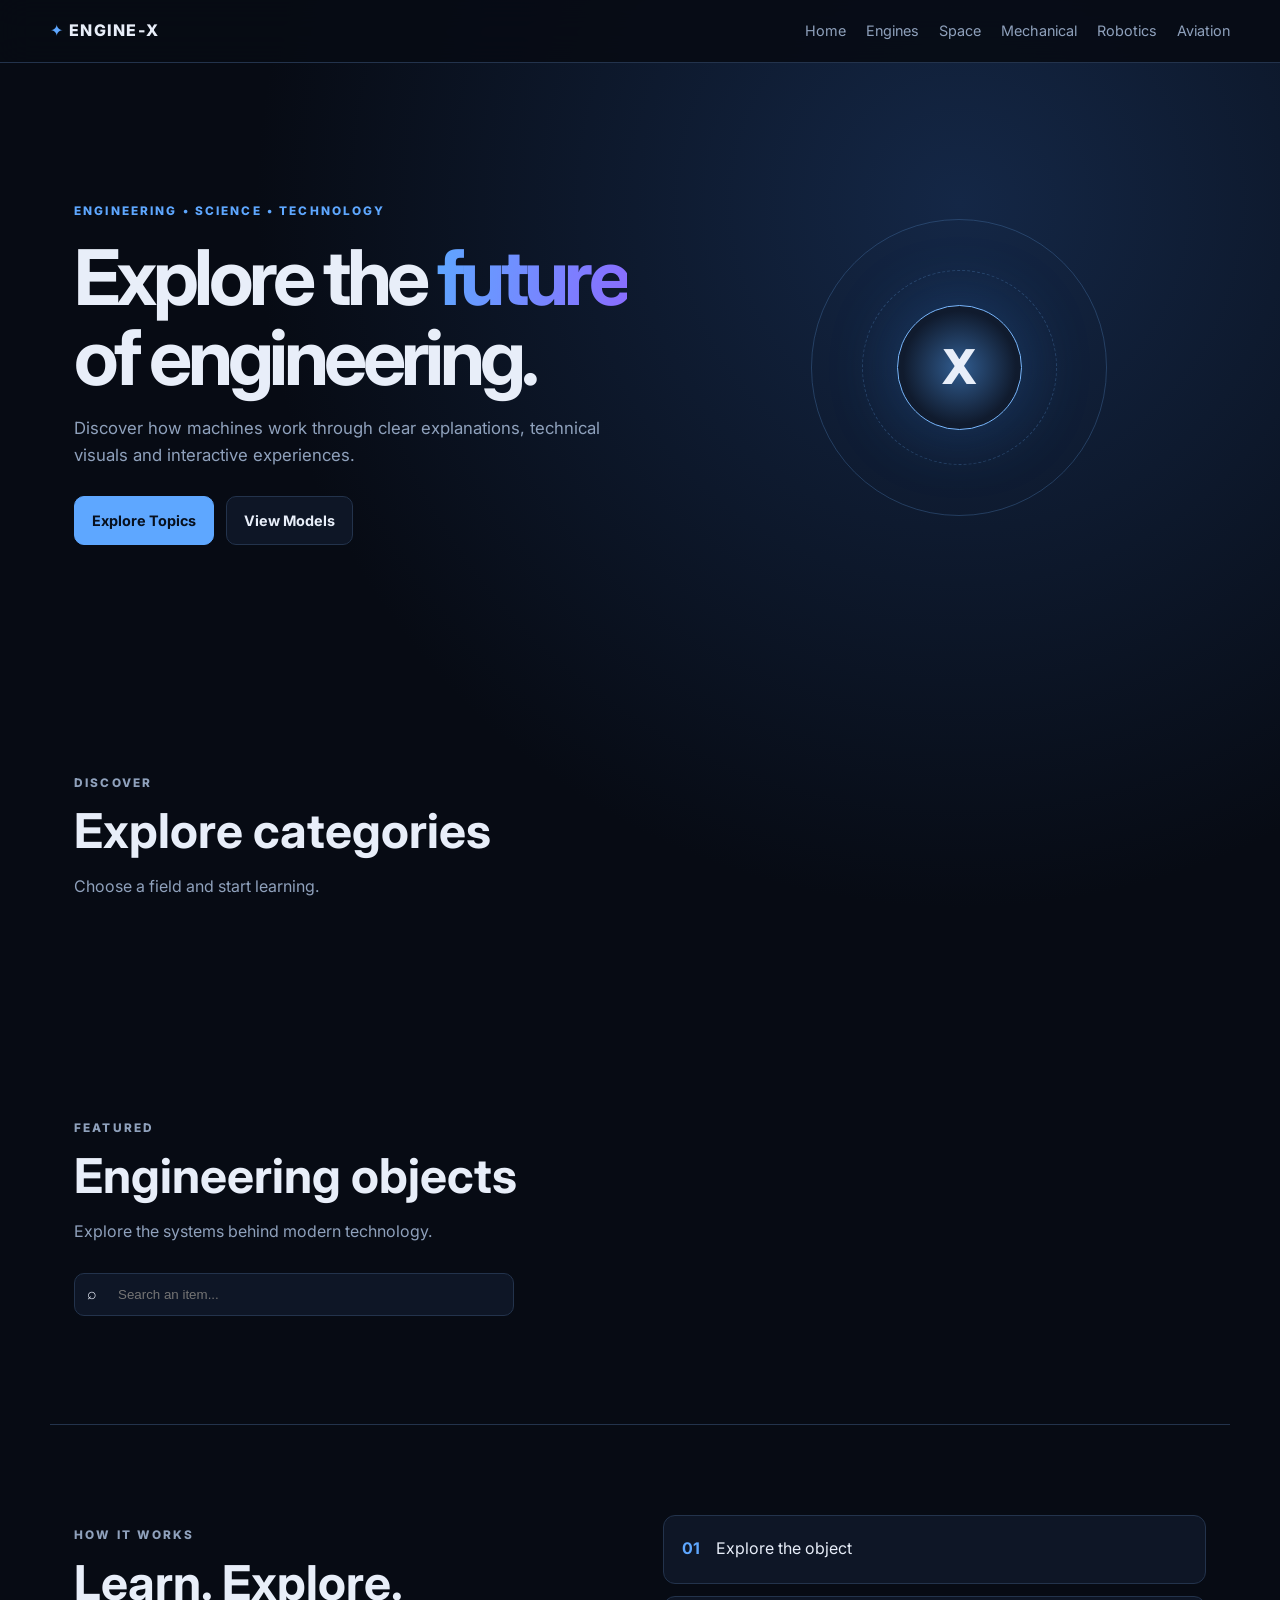
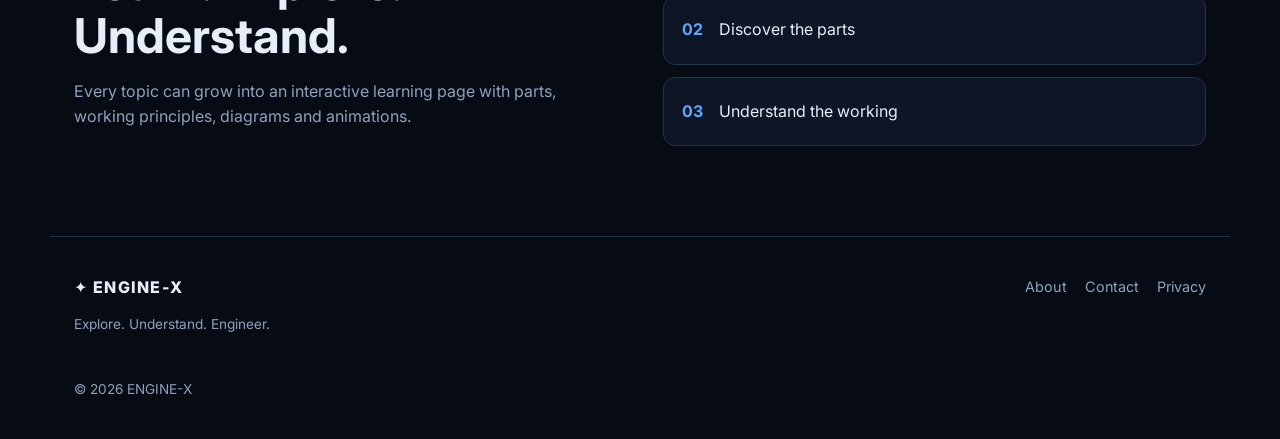
==== index.html @ a7263647 "Add files via upload" ====
<!doctype html>
<html lang="en">
<head>
  <meta charset="UTF-8">
  <meta name="viewport" content="width=device-width, initial-scale=1.0">
  <meta name="description" content="ENGINE-X — Explore engineering, machines, space technology and interactive learning.">
  <title>ENGINE-X | Engineering Beyond Limits</title>
  <link rel="stylesheet" href="style.css">
</head>
<body>
  <header class="site-header">
    <a class="brand" href="index.html"><span class="brand-mark">✦</span> ENGINE-X</a>
    <button class="menu-toggle" id="menuToggle" aria-label="Toggle navigation">☰</button>
    <nav class="nav" id="mainNav">
      <a href="index.html">Home</a>
      <a href="pages/engines.html">Engines</a>
      <a href="pages/space.html">Space</a>
      <a href="pages/mechanical.html">Mechanical</a>
      <a href="pages/robotics.html">Robotics</a>
      <a href="pages/aviation.html">Aviation</a>
    </nav>
  </header>

  <main>
    <section class="hero reveal">
      <div class="hero-copy">
        <p class="eyebrow">ENGINEERING • SCIENCE • TECHNOLOGY</p>
        <h1>Explore the <span>future</span> of engineering.</h1>
        <p class="hero-text">Discover how machines work through clear explanations, technical visuals and interactive experiences.</p>
        <div class="hero-actions">
          <a class="btn primary" href="#categories">Explore Topics</a>
          <a class="btn secondary" href="#featured">View Models</a>
        </div>
      </div>
      <div class="hero-orbit" aria-label="Decorative rotating engineering visual">
        <div class="orbit orbit-one"></div>
        <div class="orbit orbit-two"></div>
        <div class="core">X</div>
      </div>
    </section>

    <section class="section reveal" id="categories">
      <div class="section-heading">
        <p class="eyebrow">DISCOVER</p>
        <h2>Explore categories</h2>
        <p>Choose a field and start learning.</p>
      </div>
      <div class="card-grid" id="categoryGrid"></div>
    </section>

    <section class="section reveal" id="featured">
      <div class="section-heading">
        <p class="eyebrow">FEATURED</p>
        <h2>Engineering objects</h2>
        <p>Explore the systems behind modern technology.</p>
      </div>
      <div class="toolbar">
        <label class="search-wrap"><span>⌕</span><input id="searchInput" type="search" placeholder="Search an item..."></label>
      </div>
      <div class="card-grid" id="itemGrid"></div>
    </section>

    <section class="section learning reveal">
      <div>
        <p class="eyebrow">HOW IT WORKS</p>
        <h2>Learn. Explore. Understand.</h2>
        <p>Every topic can grow into an interactive learning page with parts, working principles, diagrams and animations.</p>
      </div>
      <div class="steps">
        <div><b>01</b><span>Explore the object</span></div>
        <div><b>02</b><span>Discover the parts</span></div>
        <div><b>03</b><span>Understand the working</span></div>
      </div>
    </section>
  </main>

  <footer class="site-footer">
    <div><a class="brand" href="index.html">✦ ENGINE-X</a><p>Explore. Understand. Engineer.</p></div>
    <div class="footer-links"><a href="#">About</a><a href="#">Contact</a><a href="#">Privacy</a></div>
    <p class="copyright">© <span id="year"></span> ENGINE-X</p>
  </footer>
  <script src="data/items.js"></script>
  <script src="script.js"></script>
</body>
</html>
---- style.css ----
@import url('https://fonts.googleapis.com/css2?family=Inter:wght@400;500;600;700;800&display=swap');
:root{--bg:#070b14;--panel:#0e1626;--panel2:#111d31;--text:#e8eef9;--muted:#8fa1bc;--line:#23334c;--accent:#5ea7ff;--accent2:#8a6cff;--max:1180px}
*{box-sizing:border-box}html{scroll-behavior:smooth}body{margin:0;background:radial-gradient(circle at 75% 10%,#142746 0,transparent 34%),var(--bg);color:var(--text);font-family:Inter,system-ui,sans-serif;line-height:1.6}a{color:inherit;text-decoration:none}.site-header{position:sticky;top:0;z-index:20;display:flex;align-items:center;justify-content:space-between;gap:24px;padding:18px max(22px,calc((100% - var(--max))/2));background:#070b14e8;border-bottom:1px solid var(--line);backdrop-filter:blur(16px)}.brand{font-weight:800;letter-spacing:.08em}.brand-mark{color:var(--accent)}.nav{display:flex;gap:20px;align-items:center}.nav a,.footer-links a{color:var(--muted);font-size:.9rem}.nav a:hover,.footer-links a:hover{color:var(--text)}.menu-toggle{display:none;background:none;border:1px solid var(--line);color:var(--text);padding:8px 11px;border-radius:9px}.hero,.section{max-width:var(--max);margin:auto;padding:90px 24px}.hero{min-height:610px;display:grid;grid-template-columns:1.1fr .9fr;align-items:center;gap:35px}.eyebrow{color:var(--accent);font-size:.74rem;font-weight:800;letter-spacing:.18em}.hero h1{font-size:clamp(2.5rem,6vw,5.3rem);line-height:1.03;letter-spacing:-.06em;margin:18px 0}.hero h1 span{background:linear-gradient(100deg,var(--accent),var(--accent2));color:transparent;background-clip:text}.hero-text{max-width:560px;color:var(--muted);font-size:1.05rem}.hero-actions{display:flex;gap:12px;flex-wrap:wrap;margin-top:28px}.btn{display:inline-flex;justify-content:center;align-items:center;padding:12px 17px;border:1px solid var(--line);border-radius:10px;font-weight:700;font-size:.9rem}.btn.primary{background:var(--accent);color:#07101e;border-color:var(--accent)}.btn.secondary{background:var(--panel)}.hero-orbit{width:min(390px,80vw);aspect-ratio:1;margin:auto;position:relative;display:grid;place-items:center}.core{width:125px;height:125px;display:grid;place-items:center;border:1px solid #79b8ff;background:radial-gradient(circle,#315d91,#101b2e 65%);box-shadow:0 0 70px #2d78cf55;border-radius:50%;font-size:3rem;font-weight:800}.orbit{position:absolute;border:1px solid #4774a866;border-radius:50%;inset:12%;animation:spin 16s linear infinite}.orbit-two{inset:25%;transform:rotate(55deg);animation-duration:11s;border-style:dashed}.section-heading{margin-bottom:28px}.section-heading h2,.learning h2{font-size:clamp(1.8rem,4vw,3rem);line-height:1.1;margin:8px 0}.section-heading p,.learning p{color:var(--muted)}.card-grid{display:grid;grid-template-columns:repeat(3,1fr);gap:16px}.card{background:linear-gradient(145deg,var(--panel2),var(--panel));border:1px solid var(--line);border-radius:16px;padding:22px;transition:transform .25s,border-color .25s;min-height:170px}.card:hover{transform:translateY(-5px);border-color:#4b78ad}.card-icon{font-size:1.8rem}.card h3{margin:12px 0 5px}.card p{color:var(--muted);font-size:.9rem;margin:0}.card .card-link{display:inline-block;color:var(--accent);font-size:.82rem;font-weight:700;margin-top:16px}.toolbar{margin-bottom:18px}.search-wrap{display:flex;gap:8px;align-items:center;border:1px solid var(--line);background:var(--panel);border-radius:10px;padding:0 12px;max-width:440px}.search-wrap input{width:100%;background:transparent;border:0;outline:0;color:var(--text);padding:13px}.learning{display:grid;grid-template-columns:1fr 1fr;gap:45px;border-top:1px solid var(--line)}.steps{display:grid;gap:12px}.steps div{display:flex;align-items:center;gap:16px;background:var(--panel);border:1px solid var(--line);padding:18px;border-radius:12px}.steps b{color:var(--accent)}.site-footer{border-top:1px solid var(--line);max-width:var(--max);margin:auto;padding:38px 24px;display:flex;align-items:start;justify-content:space-between;gap:20px;flex-wrap:wrap}.site-footer p{color:var(--muted);font-size:.85rem}.footer-links{display:flex;gap:18px}.copyright{width:100%;margin:10px 0 0}@keyframes spin{to{transform:rotate(360deg)}}.reveal{animation:rise .7s ease both}@keyframes rise{from{opacity:0;transform:translateY(18px)}to{opacity:1;transform:translateY(0)}}@media(max-width:800px){.menu-toggle{display:block}.nav{display:none;position:absolute;top:70px;left:0;right:0;background:var(--panel);padding:20px;flex-direction:column;align-items:flex-start;border-bottom:1px solid var(--line)}.nav.open{display:flex}.hero{grid-template-columns:1fr;padding-top:55px}.hero-orbit{order:-1;width:240px}.card-grid{grid-template-columns:repeat(2,1fr)}.learning{grid-template-columns:1fr}}@media(max-width:520px){.hero,.section{padding:55px 18px}.card-grid{grid-template-columns:1fr}.site-header{padding:16px 18px}.hero h1{font-size:2.7rem}.site-footer{padding:30px 18px}}
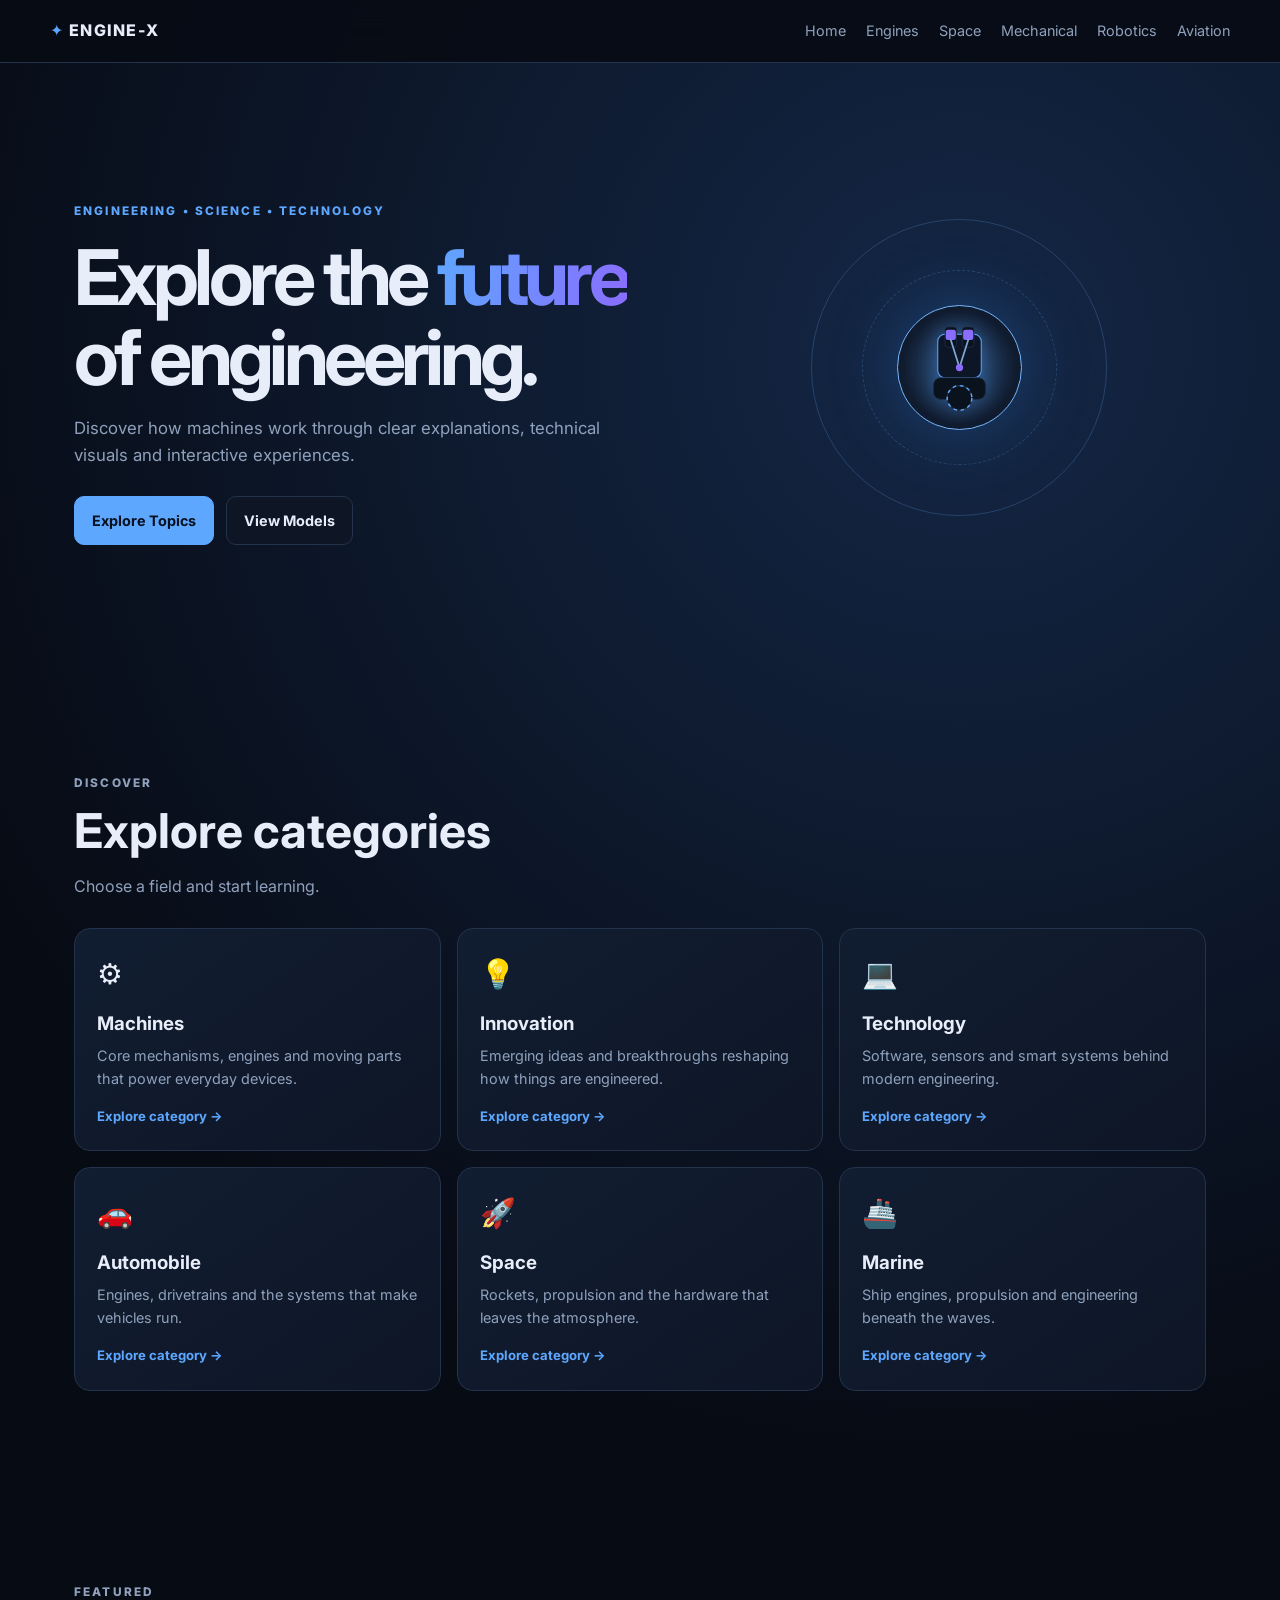
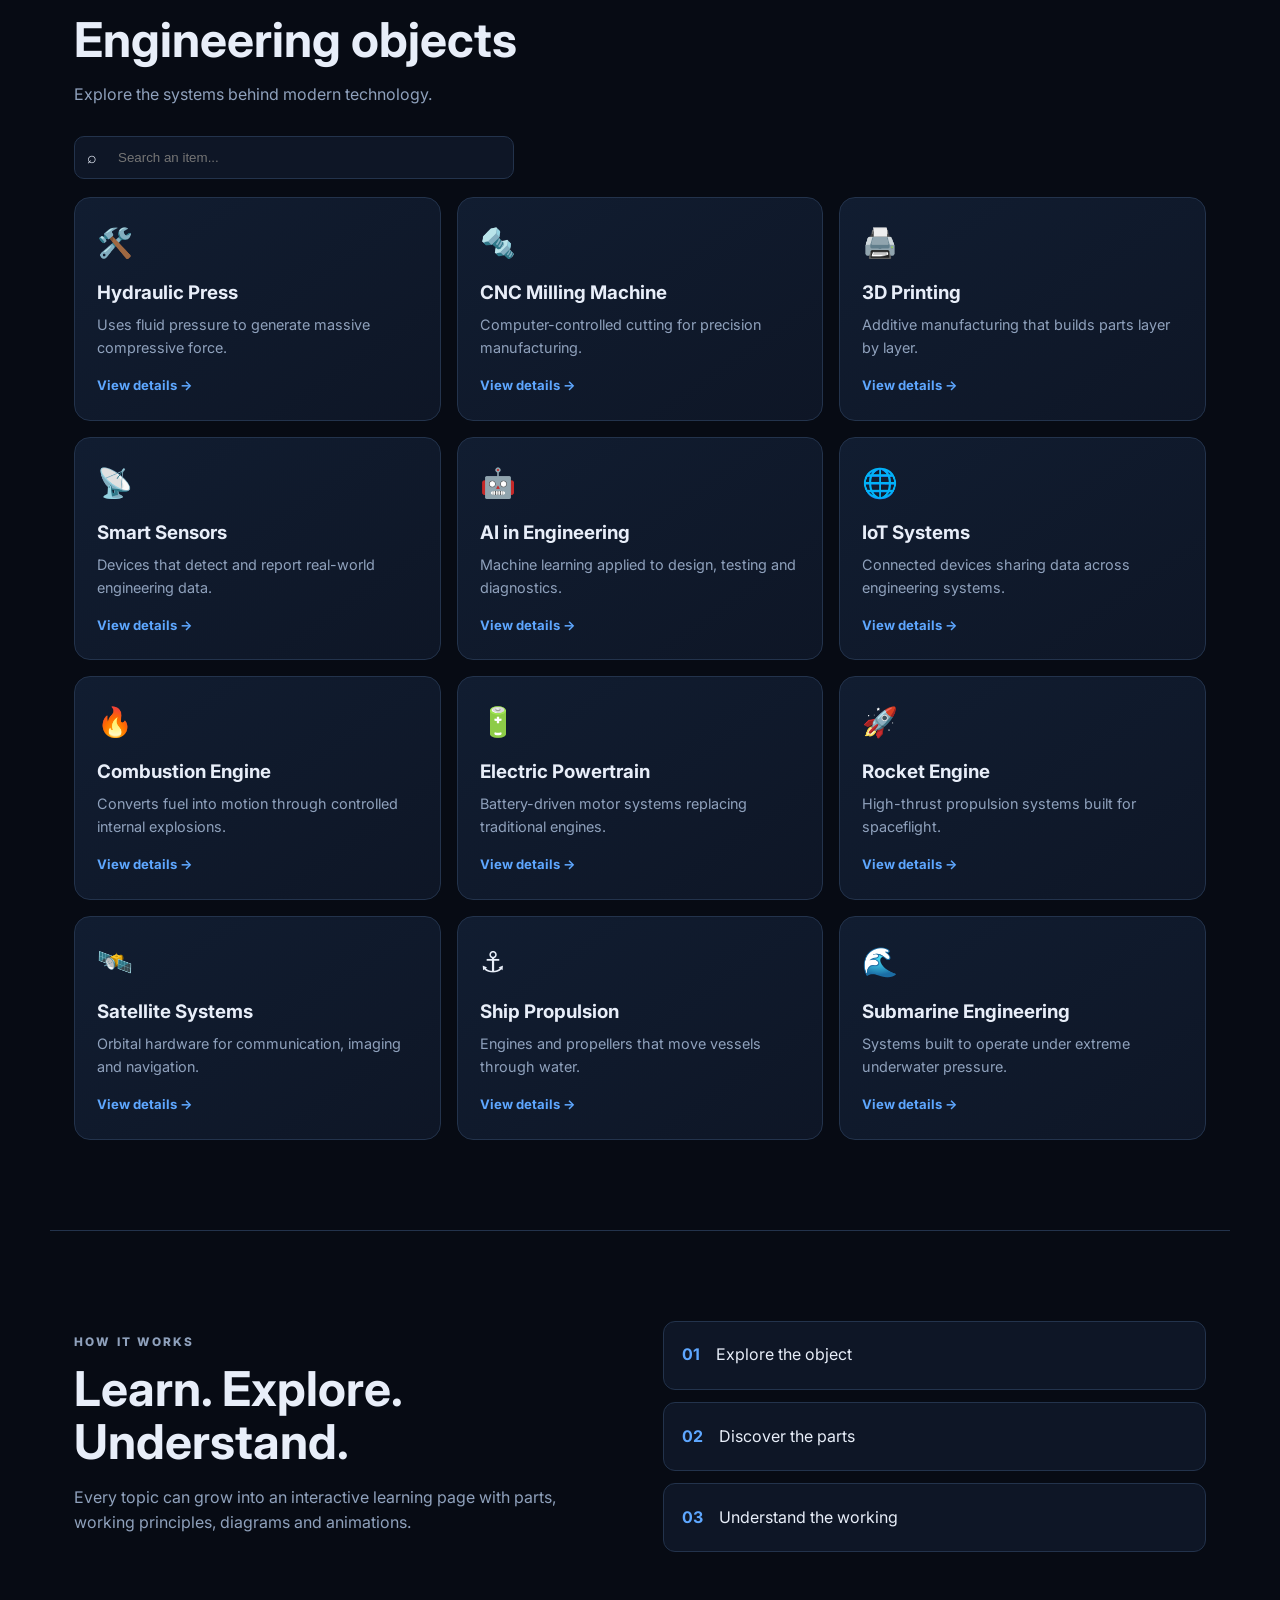
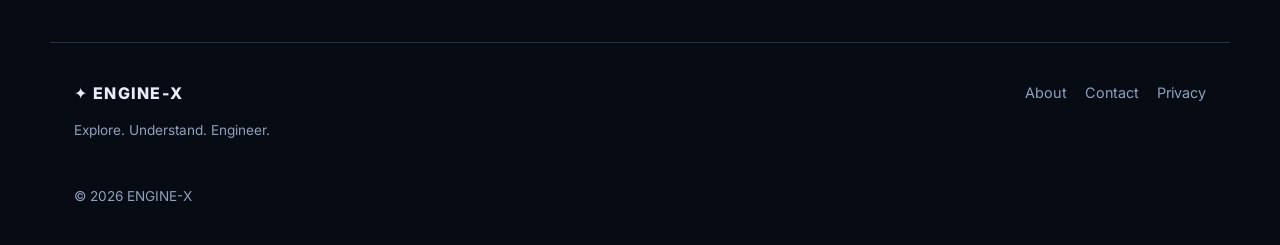
==== commit ea588beb: "Add files via upload" ====
--- a/index.html
+++ b/index.html
@@ -35,7 +35,21 @@
       <div class="hero-orbit" aria-label="Decorative rotating engineering visual">
         <div class="orbit orbit-one"></div>
         <div class="orbit orbit-two"></div>
-        <div class="core">X</div>
+        <div class="core core-engine">
+          <svg viewBox="0 0 120 120" class="engine-svg" aria-hidden="true">
+            <rect x="30" y="14" width="60" height="60" rx="10" class="eng-block"></rect>
+            <rect x="40" y="4" width="16" height="28" rx="4" class="eng-cyl"></rect>
+            <rect x="64" y="4" width="16" height="28" rx="4" class="eng-cyl"></rect>
+            <rect x="41" y="8" width="14" height="14" rx="3" class="eng-piston p1"></rect>
+            <rect x="65" y="8" width="14" height="14" rx="3" class="eng-piston p2"></rect>
+            <line x1="48" y1="22" x2="60" y2="60" class="eng-rod r1"></line>
+            <line x1="72" y1="22" x2="60" y2="60" class="eng-rod r2"></line>
+            <rect x="24" y="74" width="72" height="30" rx="10" class="eng-crankcase"></rect>
+            <circle cx="60" cy="102" r="17" class="eng-flywheel"></circle>
+            <circle cx="60" cy="102" r="17" class="eng-flywheel-dash"></circle>
+            <circle cx="60" cy="60" r="5" class="eng-hub"></circle>
+          </svg>
+        </div>
       </div>
     </section>
 
@@ -79,7 +93,6 @@
     <div class="footer-links"><a href="#">About</a><a href="#">Contact</a><a href="#">Privacy</a></div>
     <p class="copyright">© <span id="year"></span> ENGINE-X</p>
   </footer>
-  <script src="data/items.js"></script>
-  <script src="script.js"></script>
+    <script src="script.js"></script>
 </body>
 </html>
--- a/style.css
+++ b/style.css
@@ -1,3 +1,18 @@
 @import url('https://fonts.googleapis.com/css2?family=Inter:wght@400;500;600;700;800&display=swap');
 :root{--bg:#070b14;--panel:#0e1626;--panel2:#111d31;--text:#e8eef9;--muted:#8fa1bc;--line:#23334c;--accent:#5ea7ff;--accent2:#8a6cff;--max:1180px}
-*{box-sizing:border-box}html{scroll-behavior:smooth}body{margin:0;background:radial-gradient(circle at 75% 10%,#142746 0,transparent 34%),var(--bg);color:var(--text);font-family:Inter,system-ui,sans-serif;line-height:1.6}a{color:inherit;text-decoration:none}.site-header{position:sticky;top:0;z-index:20;display:flex;align-items:center;justify-content:space-between;gap:24px;padding:18px max(22px,calc((100% - var(--max))/2));background:#070b14e8;border-bottom:1px solid var(--line);backdrop-filter:blur(16px)}.brand{font-weight:800;letter-spacing:.08em}.brand-mark{color:var(--accent)}.nav{display:flex;gap:20px;align-items:center}.nav a,.footer-links a{color:var(--muted);font-size:.9rem}.nav a:hover,.footer-links a:hover{color:var(--text)}.menu-toggle{display:none;background:none;border:1px solid var(--line);color:var(--text);padding:8px 11px;border-radius:9px}.hero,.section{max-width:var(--max);margin:auto;padding:90px 24px}.hero{min-height:610px;display:grid;grid-template-columns:1.1fr .9fr;align-items:center;gap:35px}.eyebrow{color:var(--accent);font-size:.74rem;font-weight:800;letter-spacing:.18em}.hero h1{font-size:clamp(2.5rem,6vw,5.3rem);line-height:1.03;letter-spacing:-.06em;margin:18px 0}.hero h1 span{background:linear-gradient(100deg,var(--accent),var(--accent2));color:transparent;background-clip:text}.hero-text{max-width:560px;color:var(--muted);font-size:1.05rem}.hero-actions{display:flex;gap:12px;flex-wrap:wrap;margin-top:28px}.btn{display:inline-flex;justify-content:center;align-items:center;padding:12px 17px;border:1px solid var(--line);border-radius:10px;font-weight:700;font-size:.9rem}.btn.primary{background:var(--accent);color:#07101e;border-color:var(--accent)}.btn.secondary{background:var(--panel)}.hero-orbit{width:min(390px,80vw);aspect-ratio:1;margin:auto;position:relative;display:grid;place-items:center}.core{width:125px;height:125px;display:grid;place-items:center;border:1px solid #79b8ff;background:radial-gradient(circle,#315d91,#101b2e 65%);box-shadow:0 0 70px #2d78cf55;border-radius:50%;font-size:3rem;font-weight:800}.orbit{position:absolute;border:1px solid #4774a866;border-radius:50%;inset:12%;animation:spin 16s linear infinite}.orbit-two{inset:25%;transform:rotate(55deg);animation-duration:11s;border-style:dashed}.section-heading{margin-bottom:28px}.section-heading h2,.learning h2{font-size:clamp(1.8rem,4vw,3rem);line-height:1.1;margin:8px 0}.section-heading p,.learning p{color:var(--muted)}.card-grid{display:grid;grid-template-columns:repeat(3,1fr);gap:16px}.card{background:linear-gradient(145deg,var(--panel2),var(--panel));border:1px solid var(--line);border-radius:16px;padding:22px;transition:transform .25s,border-color .25s;min-height:170px}.card:hover{transform:translateY(-5px);border-color:#4b78ad}.card-icon{font-size:1.8rem}.card h3{margin:12px 0 5px}.card p{color:var(--muted);font-size:.9rem;margin:0}.card .card-link{display:inline-block;color:var(--accent);font-size:.82rem;font-weight:700;margin-top:16px}.toolbar{margin-bottom:18px}.search-wrap{display:flex;gap:8px;align-items:center;border:1px solid var(--line);background:var(--panel);border-radius:10px;padding:0 12px;max-width:440px}.search-wrap input{width:100%;background:transparent;border:0;outline:0;color:var(--text);padding:13px}.learning{display:grid;grid-template-columns:1fr 1fr;gap:45px;border-top:1px solid var(--line)}.steps{display:grid;gap:12px}.steps div{display:flex;align-items:center;gap:16px;background:var(--panel);border:1px solid var(--line);padding:18px;border-radius:12px}.steps b{color:var(--accent)}.site-footer{border-top:1px solid var(--line);max-width:var(--max);margin:auto;padding:38px 24px;display:flex;align-items:start;justify-content:space-between;gap:20px;flex-wrap:wrap}.site-footer p{color:var(--muted);font-size:.85rem}.footer-links{display:flex;gap:18px}.copyright{width:100%;margin:10px 0 0}@keyframes spin{to{transform:rotate(360deg)}}.reveal{animation:rise .7s ease both}@keyframes rise{from{opacity:0;transform:translateY(18px)}to{opacity:1;transform:translateY(0)}}@media(max-width:800px){.menu-toggle{display:block}.nav{display:none;position:absolute;top:70px;left:0;right:0;background:var(--panel);padding:20px;flex-direction:column;align-items:flex-start;border-bottom:1px solid var(--line)}.nav.open{display:flex}.hero{grid-template-columns:1fr;padding-top:55px}.hero-orbit{order:-1;width:240px}.card-grid{grid-template-columns:repeat(2,1fr)}.learning{grid-template-columns:1fr}}@media(max-width:520px){.hero,.section{padding:55px 18px}.card-grid{grid-template-columns:1fr}.site-header{padding:16px 18px}.hero h1{font-size:2.7rem}.site-footer{padding:30px 18px}}
+*{box-sizing:border-box}html{scroll-behavior:smooth}body{margin:0;background:radial-gradient(circle at 75% 10%,#142746 0,transparent 34%),var(--bg);color:var(--text);font-family:Inter,system-ui,sans-serif;line-height:1.6}a{color:inherit;text-decoration:none}.site-header{position:sticky;top:0;z-index:20;display:flex;align-items:center;justify-content:space-between;gap:24px;padding:18px max(22px,calc((100% - var(--max))/2));background:#070b14e8;border-bottom:1px solid var(--line);backdrop-filter:blur(16px)}.brand{font-weight:800;letter-spacing:.08em}.brand-mark{color:var(--accent)}.nav{display:flex;gap:20px;align-items:center}.nav a,.footer-links a{color:var(--muted);font-size:.9rem}.nav a:hover,.footer-links a:hover{color:var(--text)}.menu-toggle{display:none;background:none;border:1px solid var(--line);color:var(--text);padding:8px 11px;border-radius:9px}.hero,.section{max-width:var(--max);margin:auto;padding:90px 24px}.hero{min-height:610px;display:grid;grid-template-columns:1.1fr .9fr;align-items:center;gap:35px}.eyebrow{color:var(--accent);font-size:.74rem;font-weight:800;letter-spacing:.18em}.hero h1{font-size:clamp(2.5rem,6vw,5.3rem);line-height:1.03;letter-spacing:-.06em;margin:18px 0}.hero h1 span{background:linear-gradient(100deg,var(--accent),var(--accent2));color:transparent;background-clip:text}.hero-text{max-width:560px;color:var(--muted);font-size:1.05rem}.hero-actions{display:flex;gap:12px;flex-wrap:wrap;margin-top:28px}.btn{display:inline-flex;justify-content:center;align-items:center;padding:12px 17px;border:1px solid var(--line);border-radius:10px;font-weight:700;font-size:.9rem}.btn.primary{background:var(--accent);color:#07101e;border-color:var(--accent)}.btn.secondary{background:var(--panel)}.hero-orbit{width:min(390px,80vw);aspect-ratio:1;margin:auto;position:relative;display:grid;place-items:center}.core{width:125px;height:125px;display:grid;place-items:center;border:1px solid #79b8ff;background:radial-gradient(circle,#315d91,#101b2e 65%);box-shadow:0 0 70px #2d78cf55;border-radius:50%;font-size:3rem;font-weight:800}.orbit{position:absolute;border:1px solid #4774a866;border-radius:50%;inset:12%;animation:spin 16s linear infinite}.orbit-two{inset:25%;transform:rotate(55deg);animation-duration:11s;border-style:dashed}
+.core-engine{padding:18px;overflow:visible}
+.engine-svg{width:100%;height:100%;overflow:visible;filter:drop-shadow(0 0 10px #5ea7ff4d)}
+.eng-block{fill:#0c1626;stroke:var(--accent);stroke-width:1.4}
+.eng-cyl{fill:#0a121e;stroke:var(--line);stroke-width:1}
+.eng-piston{fill:var(--accent2);animation:pistonMove 1.3s cubic-bezier(.45,0,.55,1) infinite}
+.eng-piston.p2{animation-delay:.65s}
+.eng-rod{stroke:#7fa8d6;stroke-width:2.4;stroke-linecap:round;transform-box:fill-box;transform-origin:50% 100%;animation:rodSwing 1.3s ease-in-out infinite}
+.eng-rod.r2{animation-delay:.65s}
+.eng-crankcase{fill:#0a121e;stroke:var(--line);stroke-width:1}
+.eng-flywheel{fill:#0a121e;stroke:var(--line);stroke-width:1.4;transform-box:fill-box;transform-origin:50% 50%}
+.eng-flywheel-dash{fill:none;stroke:var(--accent);stroke-width:2;stroke-dasharray:5 5;transform-box:fill-box;transform-origin:50% 50%;animation:spin 3s linear infinite}
+.eng-hub{fill:var(--accent2)}
+@keyframes pistonMove{0%,100%{transform:translateY(0)}50%{transform:translateY(20px)}}
+@keyframes rodSwing{0%,100%{transform:rotate(0deg)}50%{transform:rotate(4deg)}}
+.section-heading{margin-bottom:28px}.section-heading h2,.learning h2{font-size:clamp(1.8rem,4vw,3rem);line-height:1.1;margin:8px 0}.section-heading p,.learning p{color:var(--muted)}.card-grid{display:grid;grid-template-columns:repeat(3,1fr);gap:16px}.card{background:linear-gradient(145deg,var(--panel2),var(--panel));border:1px solid var(--line);border-radius:16px;padding:22px;transition:transform .25s,border-color .25s;min-height:170px}.card:hover{transform:translateY(-5px);border-color:#4b78ad}.card-icon{font-size:1.8rem}.card h3{margin:12px 0 5px}.card p{color:var(--muted);font-size:.9rem;margin:0}.card .card-link{display:inline-block;color:var(--accent);font-size:.82rem;font-weight:700;margin-top:16px}.toolbar{margin-bottom:18px}.search-wrap{display:flex;gap:8px;align-items:center;border:1px solid var(--line);background:var(--panel);border-radius:10px;padding:0 12px;max-width:440px}.search-wrap input{width:100%;background:transparent;border:0;outline:0;color:var(--text);padding:13px}.learning{display:grid;grid-template-columns:1fr 1fr;gap:45px;border-top:1px solid var(--line)}.steps{display:grid;gap:12px}.steps div{display:flex;align-items:center;gap:16px;background:var(--panel);border:1px solid var(--line);padding:18px;border-radius:12px}.steps b{color:var(--accent)}.site-footer{border-top:1px solid var(--line);max-width:var(--max);margin:auto;padding:38px 24px;display:flex;align-items:start;justify-content:space-between;gap:20px;flex-wrap:wrap}.site-footer p{color:var(--muted);font-size:.85rem}.footer-links{display:flex;gap:18px}.copyright{width:100%;margin:10px 0 0}@keyframes spin{to{transform:rotate(360deg)}}.reveal{animation:rise .7s ease both}@keyframes rise{from{opacity:0;transform:translateY(18px)}to{opacity:1;transform:translateY(0)}}@media(max-width:800px){.menu-toggle{display:block}.nav{display:none;position:absolute;top:70px;left:0;right:0;background:var(--panel);padding:20px;flex-direction:column;align-items:flex-start;border-bottom:1px solid var(--line)}.nav.open{display:flex}.hero{grid-template-columns:1fr;padding-top:55px}.hero-orbit{order:-1;width:240px}.card-grid{grid-template-columns:repeat(2,1fr)}.learning{grid-template-columns:1fr}}@media(max-width:520px){.hero,.section{padding:55px 18px}.card-grid{grid-template-columns:1fr}.site-header{padding:16px 18px}.hero h1{font-size:2.7rem}.site-footer{padding:30px 18px}}
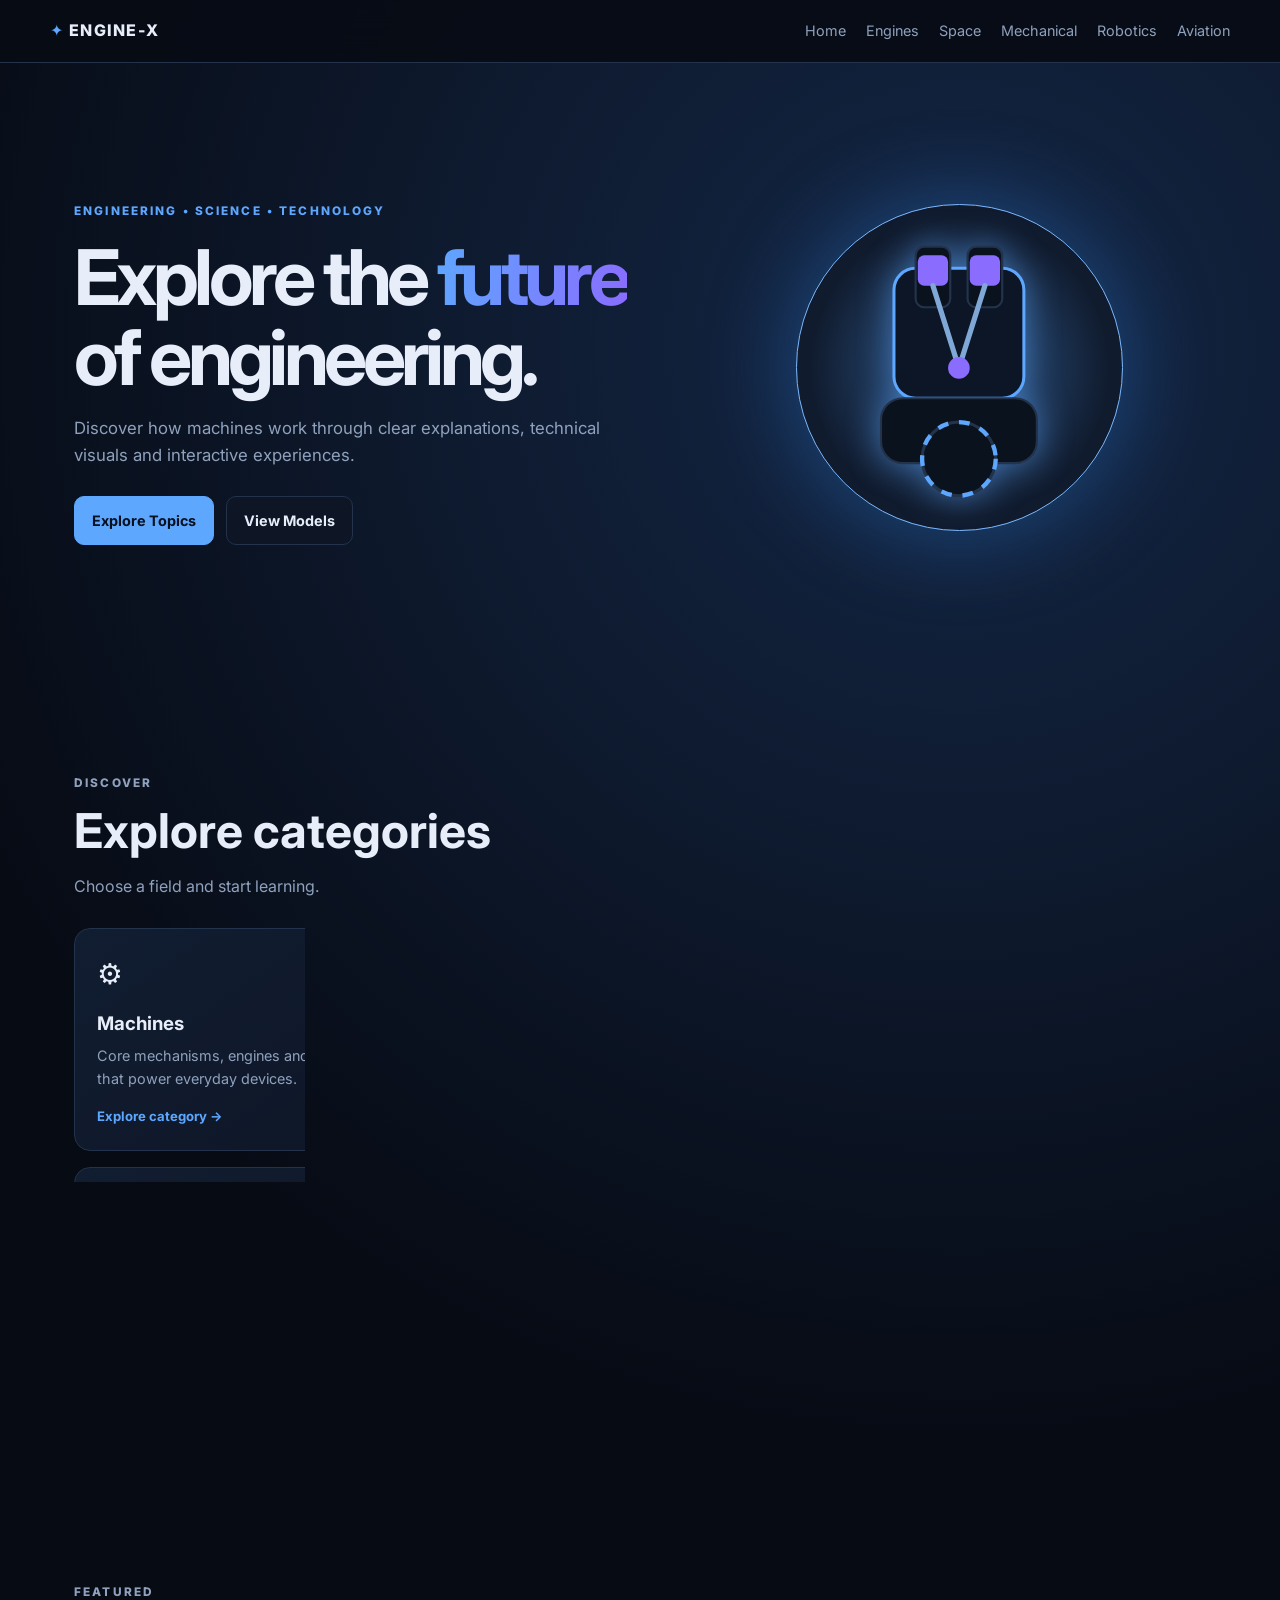
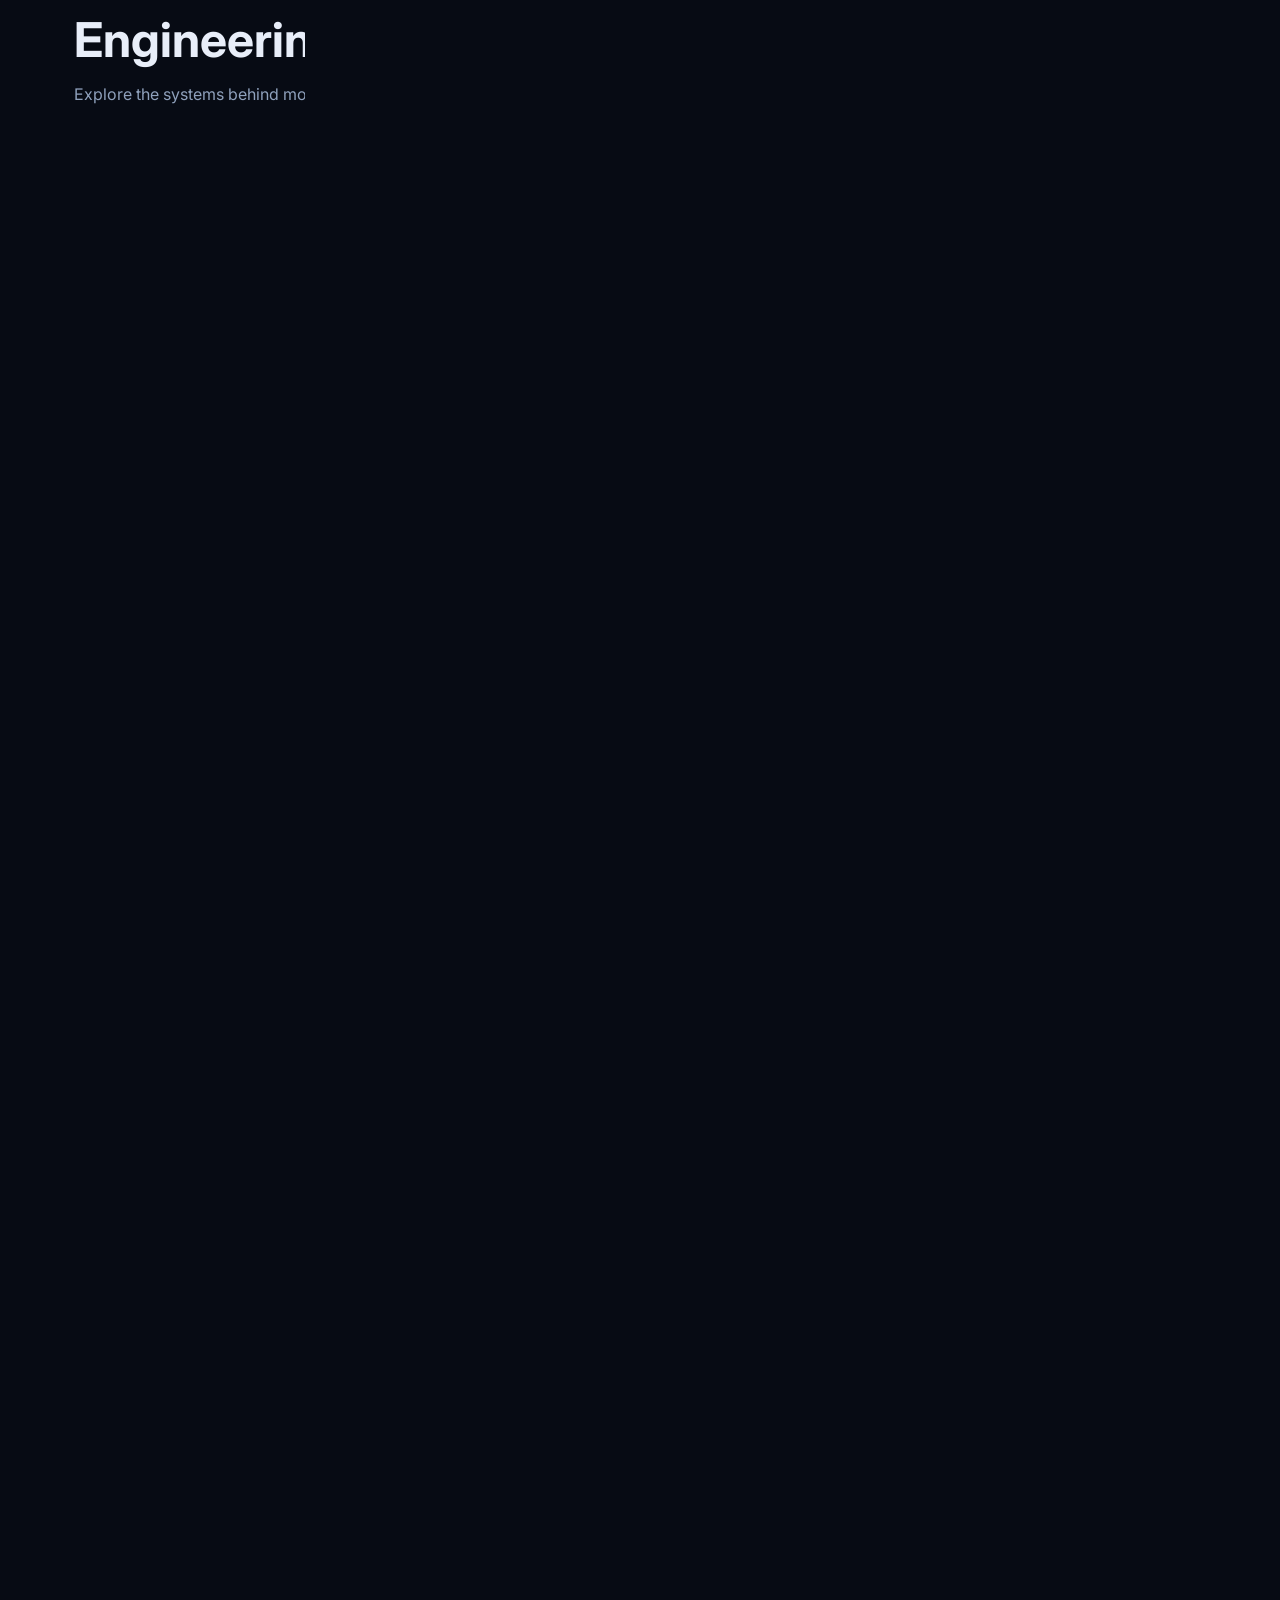
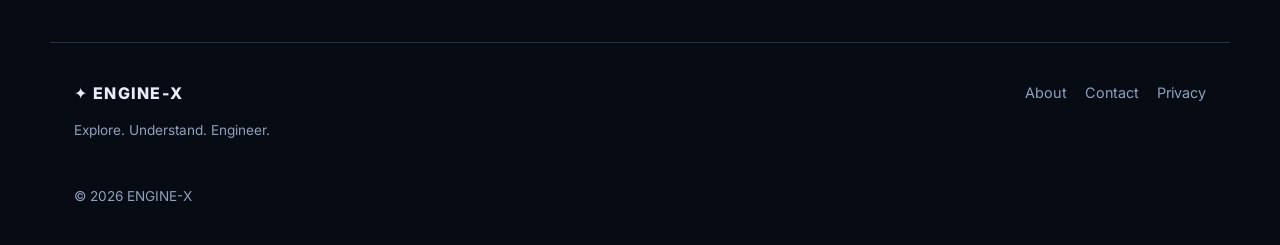
==== commit b76791aa: "Add files via upload" ====
--- a/index.html
+++ b/index.html
@@ -35,20 +35,22 @@
       <div class="hero-orbit" aria-label="Decorative rotating engineering visual">
         <div class="orbit orbit-one"></div>
         <div class="orbit orbit-two"></div>
-        <div class="core core-engine">
-          <svg viewBox="0 0 120 120" class="engine-svg" aria-hidden="true">
-            <rect x="30" y="14" width="60" height="60" rx="10" class="eng-block"></rect>
-            <rect x="40" y="4" width="16" height="28" rx="4" class="eng-cyl"></rect>
-            <rect x="64" y="4" width="16" height="28" rx="4" class="eng-cyl"></rect>
-            <rect x="41" y="8" width="14" height="14" rx="3" class="eng-piston p1"></rect>
-            <rect x="65" y="8" width="14" height="14" rx="3" class="eng-piston p2"></rect>
-            <line x1="48" y1="22" x2="60" y2="60" class="eng-rod r1"></line>
-            <line x1="72" y1="22" x2="60" y2="60" class="eng-rod r2"></line>
-            <rect x="24" y="74" width="72" height="30" rx="10" class="eng-crankcase"></rect>
-            <circle cx="60" cy="102" r="17" class="eng-flywheel"></circle>
-            <circle cx="60" cy="102" r="17" class="eng-flywheel-dash"></circle>
-            <circle cx="60" cy="60" r="5" class="eng-hub"></circle>
-          </svg>
+        <div class="engine-stage">
+          <div class="engine-spin">
+            <svg viewBox="0 0 120 120" class="engine-svg" aria-hidden="true">
+              <rect x="30" y="14" width="60" height="60" rx="10" class="eng-block"></rect>
+              <rect x="40" y="4" width="16" height="28" rx="4" class="eng-cyl"></rect>
+              <rect x="64" y="4" width="16" height="28" rx="4" class="eng-cyl"></rect>
+              <rect x="41" y="8" width="14" height="14" rx="3" class="eng-piston p1"></rect>
+              <rect x="65" y="8" width="14" height="14" rx="3" class="eng-piston p2"></rect>
+              <line x1="48" y1="22" x2="60" y2="60" class="eng-rod r1"></line>
+              <line x1="72" y1="22" x2="60" y2="60" class="eng-rod r2"></line>
+              <rect x="24" y="74" width="72" height="30" rx="10" class="eng-crankcase"></rect>
+              <circle cx="60" cy="102" r="17" class="eng-flywheel"></circle>
+              <circle cx="60" cy="102" r="17" class="eng-flywheel-dash"></circle>
+              <circle cx="60" cy="60" r="5" class="eng-hub"></circle>
+            </svg>
+          </div>
         </div>
       </div>
     </section>
--- a/style.css
+++ b/style.css
@@ -1,8 +1,11 @@
 @import url('https://fonts.googleapis.com/css2?family=Inter:wght@400;500;600;700;800&display=swap');
 :root{--bg:#070b14;--panel:#0e1626;--panel2:#111d31;--text:#e8eef9;--muted:#8fa1bc;--line:#23334c;--accent:#5ea7ff;--accent2:#8a6cff;--max:1180px}
-*{box-sizing:border-box}html{scroll-behavior:smooth}body{margin:0;background:radial-gradient(circle at 75% 10%,#142746 0,transparent 34%),var(--bg);color:var(--text);font-family:Inter,system-ui,sans-serif;line-height:1.6}a{color:inherit;text-decoration:none}.site-header{position:sticky;top:0;z-index:20;display:flex;align-items:center;justify-content:space-between;gap:24px;padding:18px max(22px,calc((100% - var(--max))/2));background:#070b14e8;border-bottom:1px solid var(--line);backdrop-filter:blur(16px)}.brand{font-weight:800;letter-spacing:.08em}.brand-mark{color:var(--accent)}.nav{display:flex;gap:20px;align-items:center}.nav a,.footer-links a{color:var(--muted);font-size:.9rem}.nav a:hover,.footer-links a:hover{color:var(--text)}.menu-toggle{display:none;background:none;border:1px solid var(--line);color:var(--text);padding:8px 11px;border-radius:9px}.hero,.section{max-width:var(--max);margin:auto;padding:90px 24px}.hero{min-height:610px;display:grid;grid-template-columns:1.1fr .9fr;align-items:center;gap:35px}.eyebrow{color:var(--accent);font-size:.74rem;font-weight:800;letter-spacing:.18em}.hero h1{font-size:clamp(2.5rem,6vw,5.3rem);line-height:1.03;letter-spacing:-.06em;margin:18px 0}.hero h1 span{background:linear-gradient(100deg,var(--accent),var(--accent2));color:transparent;background-clip:text}.hero-text{max-width:560px;color:var(--muted);font-size:1.05rem}.hero-actions{display:flex;gap:12px;flex-wrap:wrap;margin-top:28px}.btn{display:inline-flex;justify-content:center;align-items:center;padding:12px 17px;border:1px solid var(--line);border-radius:10px;font-weight:700;font-size:.9rem}.btn.primary{background:var(--accent);color:#07101e;border-color:var(--accent)}.btn.secondary{background:var(--panel)}.hero-orbit{width:min(390px,80vw);aspect-ratio:1;margin:auto;position:relative;display:grid;place-items:center}.core{width:125px;height:125px;display:grid;place-items:center;border:1px solid #79b8ff;background:radial-gradient(circle,#315d91,#101b2e 65%);box-shadow:0 0 70px #2d78cf55;border-radius:50%;font-size:3rem;font-weight:800}.orbit{position:absolute;border:1px solid #4774a866;border-radius:50%;inset:12%;animation:spin 16s linear infinite}.orbit-two{inset:25%;transform:rotate(55deg);animation-duration:11s;border-style:dashed}
-.core-engine{padding:18px;overflow:visible}
-.engine-svg{width:100%;height:100%;overflow:visible;filter:drop-shadow(0 0 10px #5ea7ff4d)}
+*{box-sizing:border-box}html{scroll-behavior:smooth}body{margin:0;background:radial-gradient(circle at 75% 10%,#142746 0,transparent 34%),var(--bg);color:var(--text);font-family:Inter,system-ui,sans-serif;line-height:1.6}a{color:inherit;text-decoration:none}.site-header{position:sticky;top:0;z-index:20;display:flex;align-items:center;justify-content:space-between;gap:24px;padding:18px max(22px,calc((100% - var(--max))/2));background:#070b14e8;border-bottom:1px solid var(--line);backdrop-filter:blur(16px)}.brand{font-weight:800;letter-spacing:.08em}.brand-mark{color:var(--accent)}.nav{display:flex;gap:20px;align-items:center}.nav a,.footer-links a{color:var(--muted);font-size:.9rem}.nav a:hover,.footer-links a:hover{color:var(--text)}.menu-toggle{display:none;background:none;border:1px solid var(--line);color:var(--text);padding:8px 11px;border-radius:9px}.hero,.section{max-width:var(--max);margin:auto;padding:90px 24px}.hero{min-height:610px;display:grid;grid-template-columns:1.1fr .9fr;align-items:center;gap:35px}.eyebrow{color:var(--accent);font-size:.74rem;font-weight:800;letter-spacing:.18em}.hero h1{font-size:clamp(2.5rem,6vw,5.3rem);line-height:1.03;letter-spacing:-.06em;margin:18px 0}.hero h1 span{background:linear-gradient(100deg,var(--accent),var(--accent2));color:transparent;background-clip:text}.hero-text{max-width:560px;color:var(--muted);font-size:1.05rem}.hero-actions{display:flex;gap:12px;flex-wrap:wrap;margin-top:28px}.btn{display:inline-flex;justify-content:center;align-items:center;padding:12px 17px;border:1px solid var(--line);border-radius:10px;font-weight:700;font-size:.9rem}.btn.primary{background:var(--accent);color:#07101e;border-color:var(--accent)}.btn.secondary{background:var(--panel)}.hero-orbit{width:min(430px,85vw);aspect-ratio:1;margin:auto;position:relative;display:grid;place-items:center}.core{width:125px;height:125px;display:grid;place-items:center;border:1px solid #79b8ff;background:radial-gradient(circle,#315d91,#101b2e 65%);box-shadow:0 0 70px #2d78cf55;border-radius:50%;font-size:3rem;font-weight:800}.orbit{position:absolute;border:1px solid #4774a866;border-radius:50%;inset:12%;animation:spin 16s linear infinite}.orbit-two{inset:25%;transform:rotate(55deg);animation-duration:11s;border-style:dashed}
+.engine-stage{width:76%;height:76%;border-radius:50%;display:grid;place-items:center;border:1px solid #79b8ff;background:radial-gradient(circle,#315d91,#101b2e 65%);box-shadow:0 0 90px #2d78cf77;perspective:800px}
+.engine-spin{width:80%;height:80%;transform-style:preserve-3d;animation:turntable 6s linear infinite}
+.engine-svg{width:100%;height:100%;overflow:visible;filter:drop-shadow(0 0 16px #5ea7ff88)}
+@keyframes turntable{0%{transform:rotateY(0deg)}100%{transform:rotateY(360deg)}}
+
 .eng-block{fill:#0c1626;stroke:var(--accent);stroke-width:1.4}
 .eng-cyl{fill:#0a121e;stroke:var(--line);stroke-width:1}
 .eng-piston{fill:var(--accent2);animation:pistonMove 1.3s cubic-bezier(.45,0,.55,1) infinite}
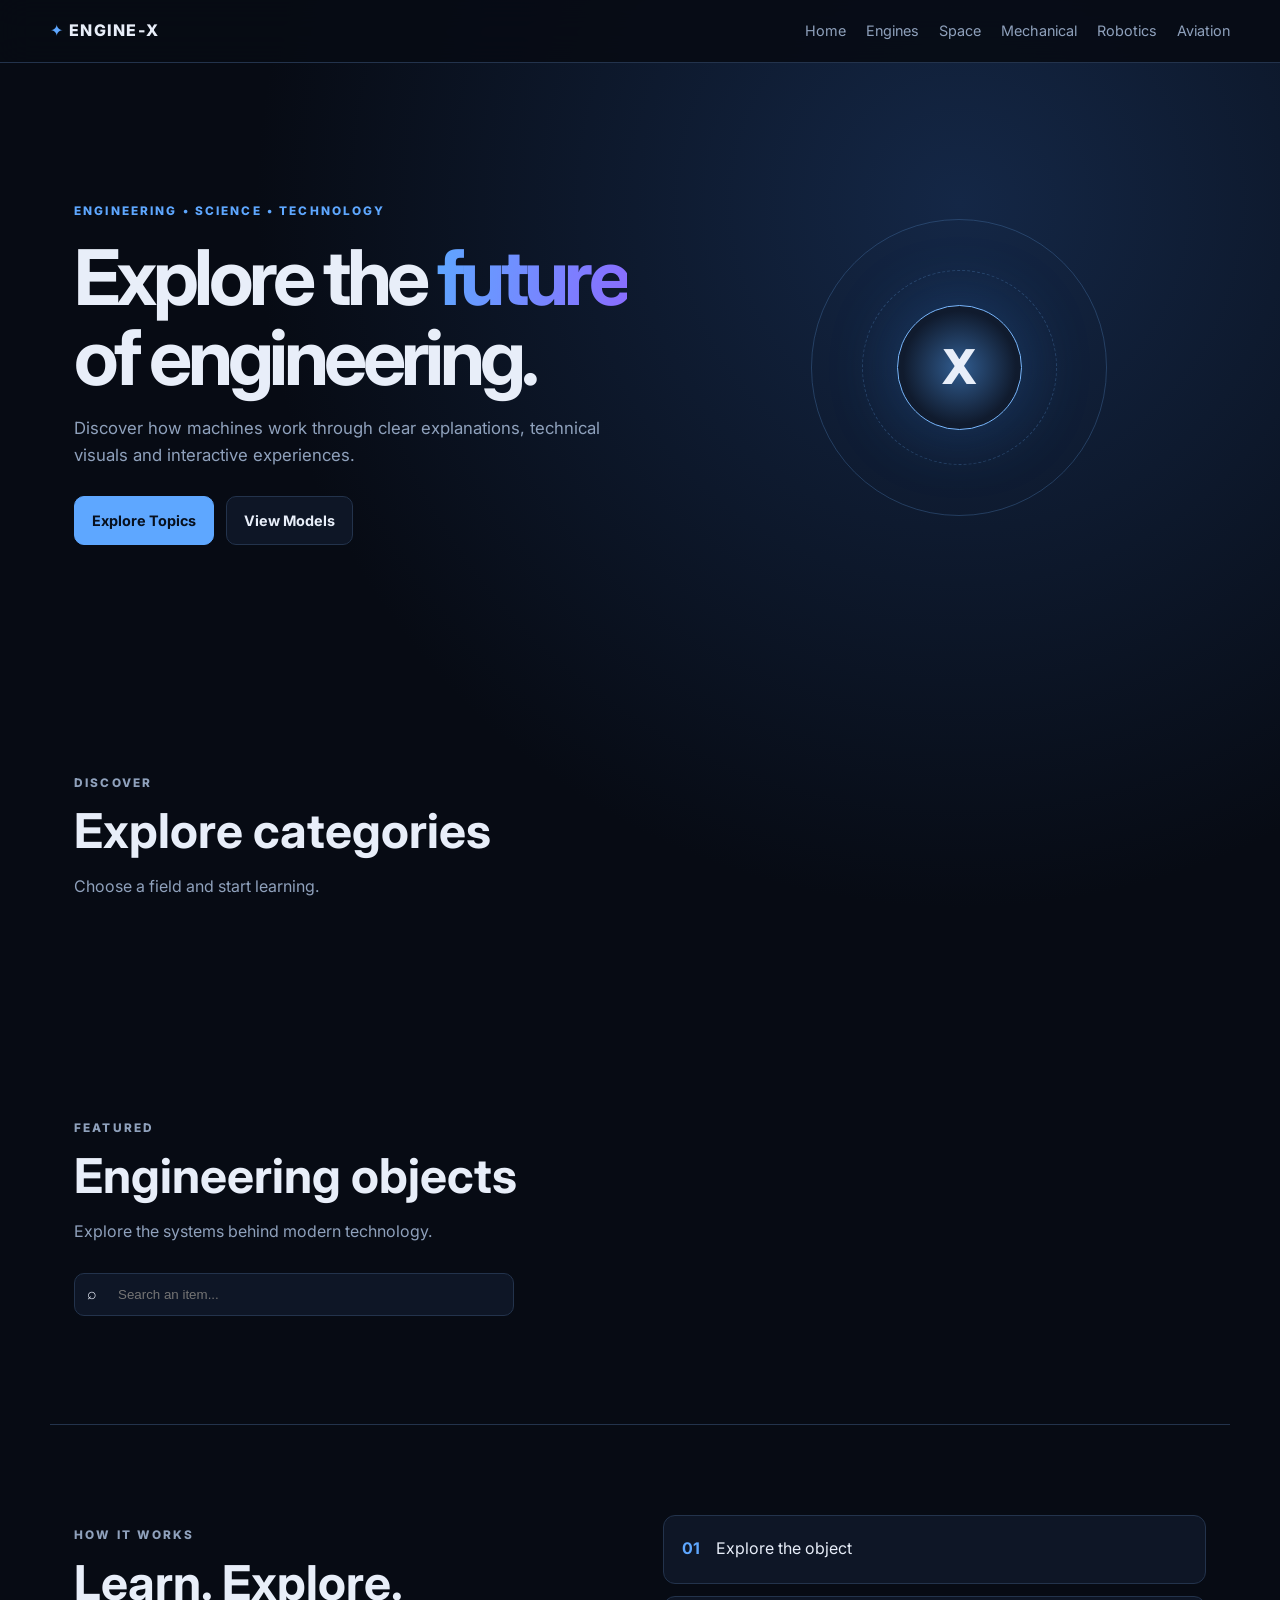
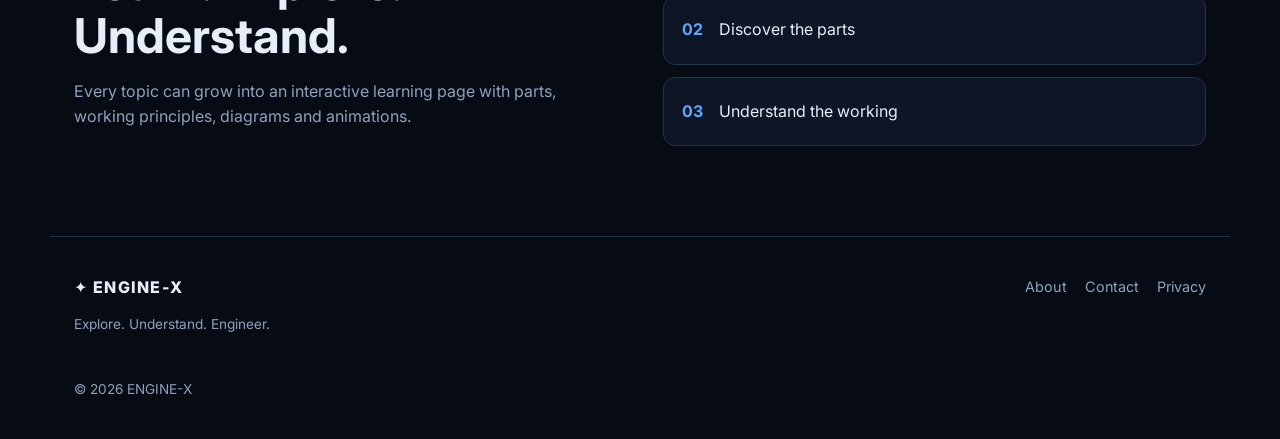
==== commit 8ed80d7c: "Add files via upload" ====
--- a/index.html
+++ b/index.html
@@ -35,23 +35,7 @@
       <div class="hero-orbit" aria-label="Decorative rotating engineering visual">
         <div class="orbit orbit-one"></div>
         <div class="orbit orbit-two"></div>
-        <div class="engine-stage">
-          <div class="engine-spin">
-            <svg viewBox="0 0 120 120" class="engine-svg" aria-hidden="true">
-              <rect x="30" y="14" width="60" height="60" rx="10" class="eng-block"></rect>
-              <rect x="40" y="4" width="16" height="28" rx="4" class="eng-cyl"></rect>
-              <rect x="64" y="4" width="16" height="28" rx="4" class="eng-cyl"></rect>
-              <rect x="41" y="8" width="14" height="14" rx="3" class="eng-piston p1"></rect>
-              <rect x="65" y="8" width="14" height="14" rx="3" class="eng-piston p2"></rect>
-              <line x1="48" y1="22" x2="60" y2="60" class="eng-rod r1"></line>
-              <line x1="72" y1="22" x2="60" y2="60" class="eng-rod r2"></line>
-              <rect x="24" y="74" width="72" height="30" rx="10" class="eng-crankcase"></rect>
-              <circle cx="60" cy="102" r="17" class="eng-flywheel"></circle>
-              <circle cx="60" cy="102" r="17" class="eng-flywheel-dash"></circle>
-              <circle cx="60" cy="60" r="5" class="eng-hub"></circle>
-            </svg>
-          </div>
-        </div>
+        <div class="core">X</div>
       </div>
     </section>
 
@@ -95,6 +79,7 @@
     <div class="footer-links"><a href="#">About</a><a href="#">Contact</a><a href="#">Privacy</a></div>
     <p class="copyright">© <span id="year"></span> ENGINE-X</p>
   </footer>
-    <script src="script.js"></script>
+  <script src="data/items.js"></script>
+  <script src="script.js"></script>
 </body>
 </html>
--- a/style.css
+++ b/style.css
@@ -1,21 +1,3 @@
 @import url('https://fonts.googleapis.com/css2?family=Inter:wght@400;500;600;700;800&display=swap');
 :root{--bg:#070b14;--panel:#0e1626;--panel2:#111d31;--text:#e8eef9;--muted:#8fa1bc;--line:#23334c;--accent:#5ea7ff;--accent2:#8a6cff;--max:1180px}
-*{box-sizing:border-box}html{scroll-behavior:smooth}body{margin:0;background:radial-gradient(circle at 75% 10%,#142746 0,transparent 34%),var(--bg);color:var(--text);font-family:Inter,system-ui,sans-serif;line-height:1.6}a{color:inherit;text-decoration:none}.site-header{position:sticky;top:0;z-index:20;display:flex;align-items:center;justify-content:space-between;gap:24px;padding:18px max(22px,calc((100% - var(--max))/2));background:#070b14e8;border-bottom:1px solid var(--line);backdrop-filter:blur(16px)}.brand{font-weight:800;letter-spacing:.08em}.brand-mark{color:var(--accent)}.nav{display:flex;gap:20px;align-items:center}.nav a,.footer-links a{color:var(--muted);font-size:.9rem}.nav a:hover,.footer-links a:hover{color:var(--text)}.menu-toggle{display:none;background:none;border:1px solid var(--line);color:var(--text);padding:8px 11px;border-radius:9px}.hero,.section{max-width:var(--max);margin:auto;padding:90px 24px}.hero{min-height:610px;display:grid;grid-template-columns:1.1fr .9fr;align-items:center;gap:35px}.eyebrow{color:var(--accent);font-size:.74rem;font-weight:800;letter-spacing:.18em}.hero h1{font-size:clamp(2.5rem,6vw,5.3rem);line-height:1.03;letter-spacing:-.06em;margin:18px 0}.hero h1 span{background:linear-gradient(100deg,var(--accent),var(--accent2));color:transparent;background-clip:text}.hero-text{max-width:560px;color:var(--muted);font-size:1.05rem}.hero-actions{display:flex;gap:12px;flex-wrap:wrap;margin-top:28px}.btn{display:inline-flex;justify-content:center;align-items:center;padding:12px 17px;border:1px solid var(--line);border-radius:10px;font-weight:700;font-size:.9rem}.btn.primary{background:var(--accent);color:#07101e;border-color:var(--accent)}.btn.secondary{background:var(--panel)}.hero-orbit{width:min(430px,85vw);aspect-ratio:1;margin:auto;position:relative;display:grid;place-items:center}.core{width:125px;height:125px;display:grid;place-items:center;border:1px solid #79b8ff;background:radial-gradient(circle,#315d91,#101b2e 65%);box-shadow:0 0 70px #2d78cf55;border-radius:50%;font-size:3rem;font-weight:800}.orbit{position:absolute;border:1px solid #4774a866;border-radius:50%;inset:12%;animation:spin 16s linear infinite}.orbit-two{inset:25%;transform:rotate(55deg);animation-duration:11s;border-style:dashed}
-.engine-stage{width:76%;height:76%;border-radius:50%;display:grid;place-items:center;border:1px solid #79b8ff;background:radial-gradient(circle,#315d91,#101b2e 65%);box-shadow:0 0 90px #2d78cf77;perspective:800px}
-.engine-spin{width:80%;height:80%;transform-style:preserve-3d;animation:turntable 6s linear infinite}
-.engine-svg{width:100%;height:100%;overflow:visible;filter:drop-shadow(0 0 16px #5ea7ff88)}
-@keyframes turntable{0%{transform:rotateY(0deg)}100%{transform:rotateY(360deg)}}
-
-.eng-block{fill:#0c1626;stroke:var(--accent);stroke-width:1.4}
-.eng-cyl{fill:#0a121e;stroke:var(--line);stroke-width:1}
-.eng-piston{fill:var(--accent2);animation:pistonMove 1.3s cubic-bezier(.45,0,.55,1) infinite}
-.eng-piston.p2{animation-delay:.65s}
-.eng-rod{stroke:#7fa8d6;stroke-width:2.4;stroke-linecap:round;transform-box:fill-box;transform-origin:50% 100%;animation:rodSwing 1.3s ease-in-out infinite}
-.eng-rod.r2{animation-delay:.65s}
-.eng-crankcase{fill:#0a121e;stroke:var(--line);stroke-width:1}
-.eng-flywheel{fill:#0a121e;stroke:var(--line);stroke-width:1.4;transform-box:fill-box;transform-origin:50% 50%}
-.eng-flywheel-dash{fill:none;stroke:var(--accent);stroke-width:2;stroke-dasharray:5 5;transform-box:fill-box;transform-origin:50% 50%;animation:spin 3s linear infinite}
-.eng-hub{fill:var(--accent2)}
-@keyframes pistonMove{0%,100%{transform:translateY(0)}50%{transform:translateY(20px)}}
-@keyframes rodSwing{0%,100%{transform:rotate(0deg)}50%{transform:rotate(4deg)}}
-.section-heading{margin-bottom:28px}.section-heading h2,.learning h2{font-size:clamp(1.8rem,4vw,3rem);line-height:1.1;margin:8px 0}.section-heading p,.learning p{color:var(--muted)}.card-grid{display:grid;grid-template-columns:repeat(3,1fr);gap:16px}.card{background:linear-gradient(145deg,var(--panel2),var(--panel));border:1px solid var(--line);border-radius:16px;padding:22px;transition:transform .25s,border-color .25s;min-height:170px}.card:hover{transform:translateY(-5px);border-color:#4b78ad}.card-icon{font-size:1.8rem}.card h3{margin:12px 0 5px}.card p{color:var(--muted);font-size:.9rem;margin:0}.card .card-link{display:inline-block;color:var(--accent);font-size:.82rem;font-weight:700;margin-top:16px}.toolbar{margin-bottom:18px}.search-wrap{display:flex;gap:8px;align-items:center;border:1px solid var(--line);background:var(--panel);border-radius:10px;padding:0 12px;max-width:440px}.search-wrap input{width:100%;background:transparent;border:0;outline:0;color:var(--text);padding:13px}.learning{display:grid;grid-template-columns:1fr 1fr;gap:45px;border-top:1px solid var(--line)}.steps{display:grid;gap:12px}.steps div{display:flex;align-items:center;gap:16px;background:var(--panel);border:1px solid var(--line);padding:18px;border-radius:12px}.steps b{color:var(--accent)}.site-footer{border-top:1px solid var(--line);max-width:var(--max);margin:auto;padding:38px 24px;display:flex;align-items:start;justify-content:space-between;gap:20px;flex-wrap:wrap}.site-footer p{color:var(--muted);font-size:.85rem}.footer-links{display:flex;gap:18px}.copyright{width:100%;margin:10px 0 0}@keyframes spin{to{transform:rotate(360deg)}}.reveal{animation:rise .7s ease both}@keyframes rise{from{opacity:0;transform:translateY(18px)}to{opacity:1;transform:translateY(0)}}@media(max-width:800px){.menu-toggle{display:block}.nav{display:none;position:absolute;top:70px;left:0;right:0;background:var(--panel);padding:20px;flex-direction:column;align-items:flex-start;border-bottom:1px solid var(--line)}.nav.open{display:flex}.hero{grid-template-columns:1fr;padding-top:55px}.hero-orbit{order:-1;width:240px}.card-grid{grid-template-columns:repeat(2,1fr)}.learning{grid-template-columns:1fr}}@media(max-width:520px){.hero,.section{padding:55px 18px}.card-grid{grid-template-columns:1fr}.site-header{padding:16px 18px}.hero h1{font-size:2.7rem}.site-footer{padding:30px 18px}}
+*{box-sizing:border-box}html{scroll-behavior:smooth}body{margin:0;background:radial-gradient(circle at 75% 10%,#142746 0,transparent 34%),var(--bg);color:var(--text);font-family:Inter,system-ui,sans-serif;line-height:1.6}a{color:inherit;text-decoration:none}.site-header{position:sticky;top:0;z-index:20;display:flex;align-items:center;justify-content:space-between;gap:24px;padding:18px max(22px,calc((100% - var(--max))/2));background:#070b14e8;border-bottom:1px solid var(--line);backdrop-filter:blur(16px)}.brand{font-weight:800;letter-spacing:.08em}.brand-mark{color:var(--accent)}.nav{display:flex;gap:20px;align-items:center}.nav a,.footer-links a{color:var(--muted);font-size:.9rem}.nav a:hover,.footer-links a:hover{color:var(--text)}.menu-toggle{display:none;background:none;border:1px solid var(--line);color:var(--text);padding:8px 11px;border-radius:9px}.hero,.section{max-width:var(--max);margin:auto;padding:90px 24px}.hero{min-height:610px;display:grid;grid-template-columns:1.1fr .9fr;align-items:center;gap:35px}.eyebrow{color:var(--accent);font-size:.74rem;font-weight:800;letter-spacing:.18em}.hero h1{font-size:clamp(2.5rem,6vw,5.3rem);line-height:1.03;letter-spacing:-.06em;margin:18px 0}.hero h1 span{background:linear-gradient(100deg,var(--accent),var(--accent2));color:transparent;background-clip:text}.hero-text{max-width:560px;color:var(--muted);font-size:1.05rem}.hero-actions{display:flex;gap:12px;flex-wrap:wrap;margin-top:28px}.btn{display:inline-flex;justify-content:center;align-items:center;padding:12px 17px;border:1px solid var(--line);border-radius:10px;font-weight:700;font-size:.9rem}.btn.primary{background:var(--accent);color:#07101e;border-color:var(--accent)}.btn.secondary{background:var(--panel)}.hero-orbit{width:min(390px,80vw);aspect-ratio:1;margin:auto;position:relative;display:grid;place-items:center}.core{width:125px;height:125px;display:grid;place-items:center;border:1px solid #79b8ff;background:radial-gradient(circle,#315d91,#101b2e 65%);box-shadow:0 0 70px #2d78cf55;border-radius:50%;font-size:3rem;font-weight:800}.orbit{position:absolute;border:1px solid #4774a866;border-radius:50%;inset:12%;animation:spin 16s linear infinite}.orbit-two{inset:25%;transform:rotate(55deg);animation-duration:11s;border-style:dashed}.section-heading{margin-bottom:28px}.section-heading h2,.learning h2{font-size:clamp(1.8rem,4vw,3rem);line-height:1.1;margin:8px 0}.section-heading p,.learning p{color:var(--muted)}.card-grid{display:grid;grid-template-columns:repeat(3,1fr);gap:16px}.card{background:linear-gradient(145deg,var(--panel2),var(--panel));border:1px solid var(--line);border-radius:16px;padding:22px;transition:transform .25s,border-color .25s;min-height:170px}.card:hover{transform:translateY(-5px);border-color:#4b78ad}.card-icon{font-size:1.8rem}.card h3{margin:12px 0 5px}.card p{color:var(--muted);font-size:.9rem;margin:0}.card .card-link{display:inline-block;color:var(--accent);font-size:.82rem;font-weight:700;margin-top:16px}.toolbar{margin-bottom:18px}.search-wrap{display:flex;gap:8px;align-items:center;border:1px solid var(--line);background:var(--panel);border-radius:10px;padding:0 12px;max-width:440px}.search-wrap input{width:100%;background:transparent;border:0;outline:0;color:var(--text);padding:13px}.learning{display:grid;grid-template-columns:1fr 1fr;gap:45px;border-top:1px solid var(--line)}.steps{display:grid;gap:12px}.steps div{display:flex;align-items:center;gap:16px;background:var(--panel);border:1px solid var(--line);padding:18px;border-radius:12px}.steps b{color:var(--accent)}.site-footer{border-top:1px solid var(--line);max-width:var(--max);margin:auto;padding:38px 24px;display:flex;align-items:start;justify-content:space-between;gap:20px;flex-wrap:wrap}.site-footer p{color:var(--muted);font-size:.85rem}.footer-links{display:flex;gap:18px}.copyright{width:100%;margin:10px 0 0}@keyframes spin{to{transform:rotate(360deg)}}.reveal{animation:rise .7s ease both}@keyframes rise{from{opacity:0;transform:translateY(18px)}to{opacity:1;transform:translateY(0)}}@media(max-width:800px){.menu-toggle{display:block}.nav{display:none;position:absolute;top:70px;left:0;right:0;background:var(--panel);padding:20px;flex-direction:column;align-items:flex-start;border-bottom:1px solid var(--line)}.nav.open{display:flex}.hero{grid-template-columns:1fr;padding-top:55px}.hero-orbit{order:-1;width:240px}.card-grid{grid-template-columns:repeat(2,1fr)}.learning{grid-template-columns:1fr}}@media(max-width:520px){.hero,.section{padding:55px 18px}.card-grid{grid-template-columns:1fr}.site-header{padding:16px 18px}.hero h1{font-size:2.7rem}.site-footer{padding:30px 18px}}
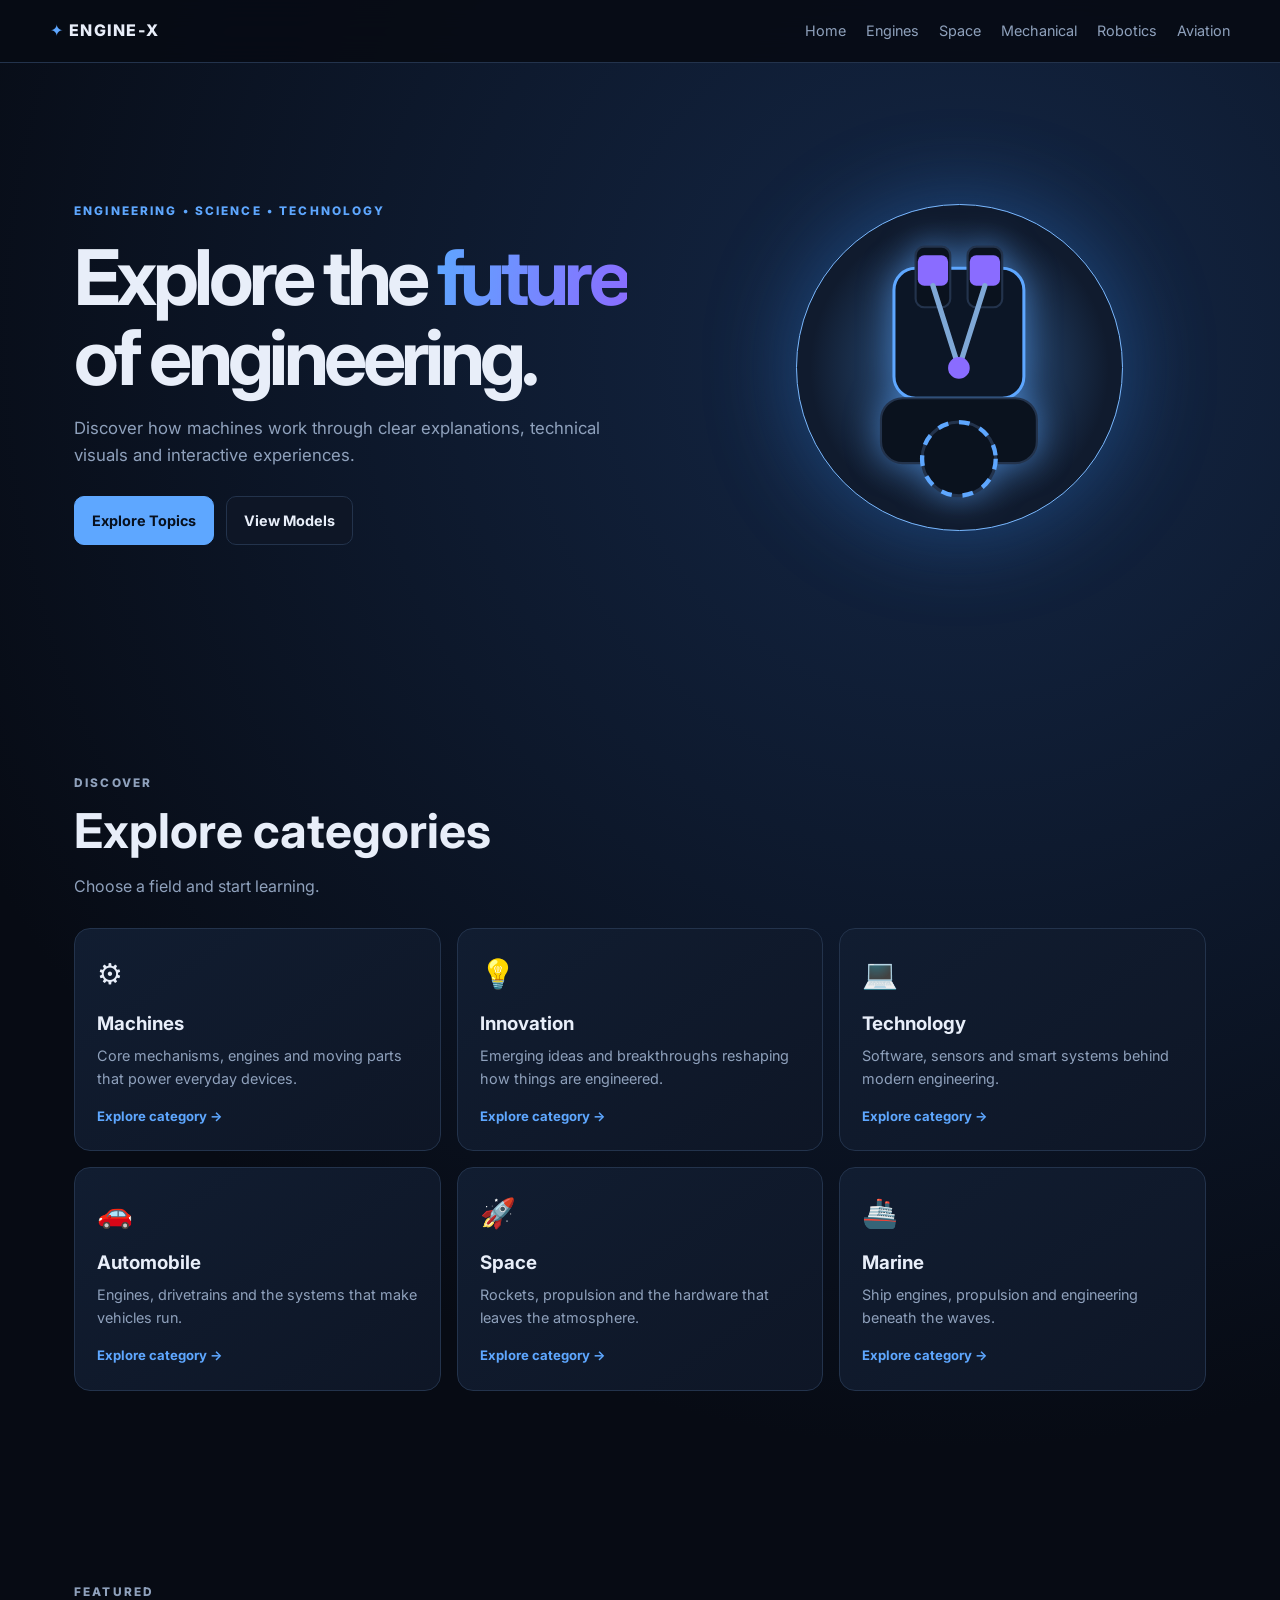
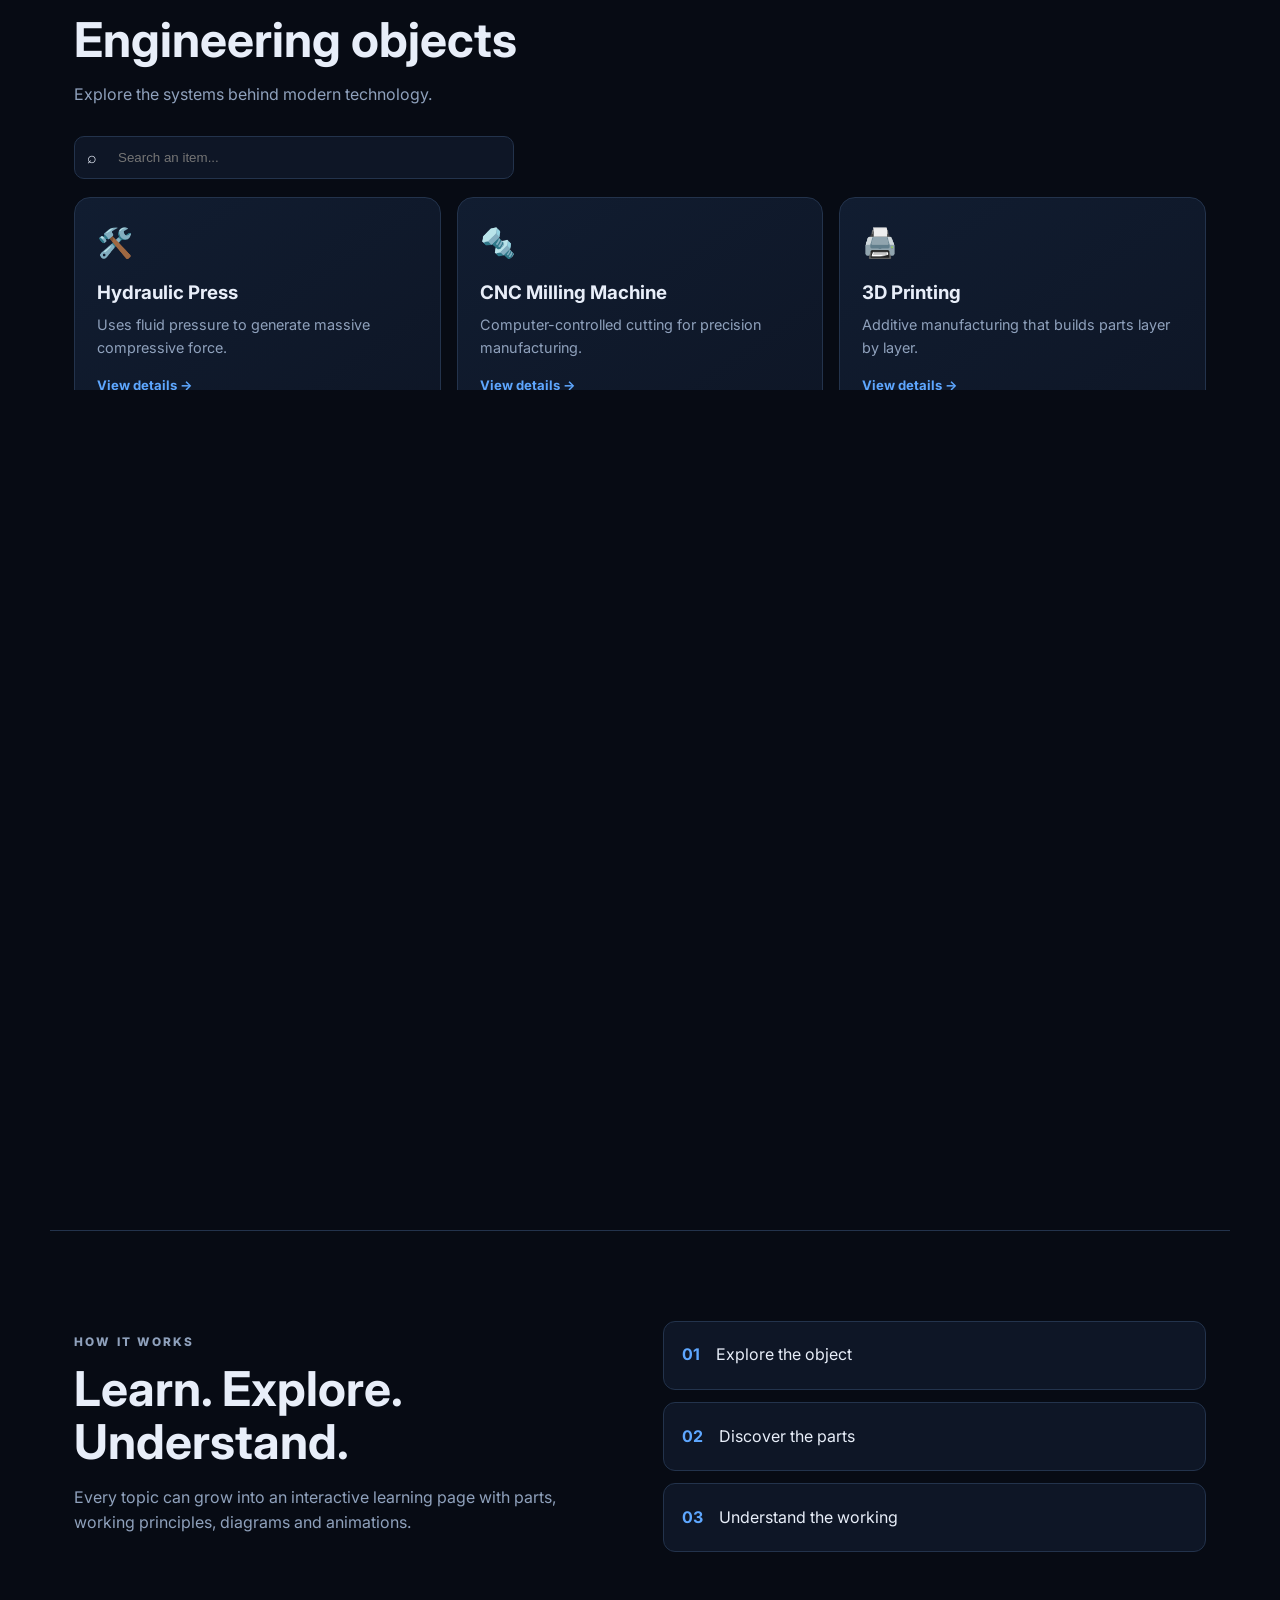
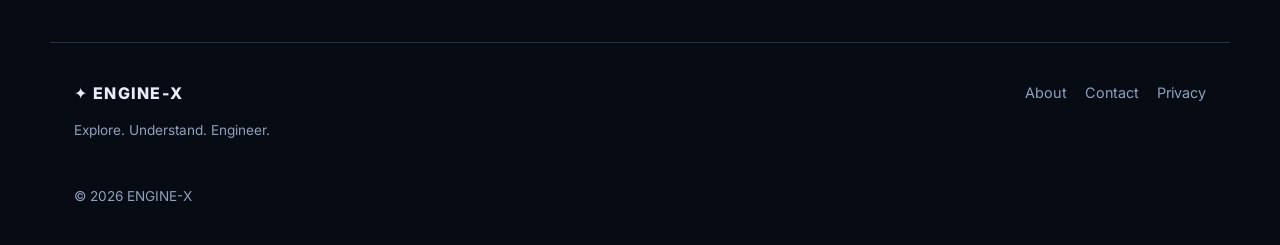
==== commit 05858f06: "Add files via upload" ====
--- a/index.html
+++ b/index.html
@@ -35,7 +35,23 @@
       <div class="hero-orbit" aria-label="Decorative rotating engineering visual">
         <div class="orbit orbit-one"></div>
         <div class="orbit orbit-two"></div>
-        <div class="core">X</div>
+        <div class="engine-stage">
+          <div class="engine-spin">
+            <svg viewBox="0 0 120 120" class="engine-svg" aria-hidden="true">
+              <rect x="30" y="14" width="60" height="60" rx="10" class="eng-block"></rect>
+              <rect x="40" y="4" width="16" height="28" rx="4" class="eng-cyl"></rect>
+              <rect x="64" y="4" width="16" height="28" rx="4" class="eng-cyl"></rect>
+              <rect x="41" y="8" width="14" height="14" rx="3" class="eng-piston p1"></rect>
+              <rect x="65" y="8" width="14" height="14" rx="3" class="eng-piston p2"></rect>
+              <line x1="48" y1="22" x2="60" y2="60" class="eng-rod r1"></line>
+              <line x1="72" y1="22" x2="60" y2="60" class="eng-rod r2"></line>
+              <rect x="24" y="74" width="72" height="30" rx="10" class="eng-crankcase"></rect>
+              <circle cx="60" cy="102" r="17" class="eng-flywheel"></circle>
+              <circle cx="60" cy="102" r="17" class="eng-flywheel-dash"></circle>
+              <circle cx="60" cy="60" r="5" class="eng-hub"></circle>
+            </svg>
+          </div>
+        </div>
       </div>
     </section>
 
@@ -79,7 +95,6 @@
     <div class="footer-links"><a href="#">About</a><a href="#">Contact</a><a href="#">Privacy</a></div>
     <p class="copyright">© <span id="year"></span> ENGINE-X</p>
   </footer>
-  <script src="data/items.js"></script>
-  <script src="script.js"></script>
+    <script src="script.js"></script>
 </body>
 </html>
--- a/style.css
+++ b/style.css
@@ -1,3 +1,21 @@
 @import url('https://fonts.googleapis.com/css2?family=Inter:wght@400;500;600;700;800&display=swap');
 :root{--bg:#070b14;--panel:#0e1626;--panel2:#111d31;--text:#e8eef9;--muted:#8fa1bc;--line:#23334c;--accent:#5ea7ff;--accent2:#8a6cff;--max:1180px}
-*{box-sizing:border-box}html{scroll-behavior:smooth}body{margin:0;background:radial-gradient(circle at 75% 10%,#142746 0,transparent 34%),var(--bg);color:var(--text);font-family:Inter,system-ui,sans-serif;line-height:1.6}a{color:inherit;text-decoration:none}.site-header{position:sticky;top:0;z-index:20;display:flex;align-items:center;justify-content:space-between;gap:24px;padding:18px max(22px,calc((100% - var(--max))/2));background:#070b14e8;border-bottom:1px solid var(--line);backdrop-filter:blur(16px)}.brand{font-weight:800;letter-spacing:.08em}.brand-mark{color:var(--accent)}.nav{display:flex;gap:20px;align-items:center}.nav a,.footer-links a{color:var(--muted);font-size:.9rem}.nav a:hover,.footer-links a:hover{color:var(--text)}.menu-toggle{display:none;background:none;border:1px solid var(--line);color:var(--text);padding:8px 11px;border-radius:9px}.hero,.section{max-width:var(--max);margin:auto;padding:90px 24px}.hero{min-height:610px;display:grid;grid-template-columns:1.1fr .9fr;align-items:center;gap:35px}.eyebrow{color:var(--accent);font-size:.74rem;font-weight:800;letter-spacing:.18em}.hero h1{font-size:clamp(2.5rem,6vw,5.3rem);line-height:1.03;letter-spacing:-.06em;margin:18px 0}.hero h1 span{background:linear-gradient(100deg,var(--accent),var(--accent2));color:transparent;background-clip:text}.hero-text{max-width:560px;color:var(--muted);font-size:1.05rem}.hero-actions{display:flex;gap:12px;flex-wrap:wrap;margin-top:28px}.btn{display:inline-flex;justify-content:center;align-items:center;padding:12px 17px;border:1px solid var(--line);border-radius:10px;font-weight:700;font-size:.9rem}.btn.primary{background:var(--accent);color:#07101e;border-color:var(--accent)}.btn.secondary{background:var(--panel)}.hero-orbit{width:min(390px,80vw);aspect-ratio:1;margin:auto;position:relative;display:grid;place-items:center}.core{width:125px;height:125px;display:grid;place-items:center;border:1px solid #79b8ff;background:radial-gradient(circle,#315d91,#101b2e 65%);box-shadow:0 0 70px #2d78cf55;border-radius:50%;font-size:3rem;font-weight:800}.orbit{position:absolute;border:1px solid #4774a866;border-radius:50%;inset:12%;animation:spin 16s linear infinite}.orbit-two{inset:25%;transform:rotate(55deg);animation-duration:11s;border-style:dashed}.section-heading{margin-bottom:28px}.section-heading h2,.learning h2{font-size:clamp(1.8rem,4vw,3rem);line-height:1.1;margin:8px 0}.section-heading p,.learning p{color:var(--muted)}.card-grid{display:grid;grid-template-columns:repeat(3,1fr);gap:16px}.card{background:linear-gradient(145deg,var(--panel2),var(--panel));border:1px solid var(--line);border-radius:16px;padding:22px;transition:transform .25s,border-color .25s;min-height:170px}.card:hover{transform:translateY(-5px);border-color:#4b78ad}.card-icon{font-size:1.8rem}.card h3{margin:12px 0 5px}.card p{color:var(--muted);font-size:.9rem;margin:0}.card .card-link{display:inline-block;color:var(--accent);font-size:.82rem;font-weight:700;margin-top:16px}.toolbar{margin-bottom:18px}.search-wrap{display:flex;gap:8px;align-items:center;border:1px solid var(--line);background:var(--panel);border-radius:10px;padding:0 12px;max-width:440px}.search-wrap input{width:100%;background:transparent;border:0;outline:0;color:var(--text);padding:13px}.learning{display:grid;grid-template-columns:1fr 1fr;gap:45px;border-top:1px solid var(--line)}.steps{display:grid;gap:12px}.steps div{display:flex;align-items:center;gap:16px;background:var(--panel);border:1px solid var(--line);padding:18px;border-radius:12px}.steps b{color:var(--accent)}.site-footer{border-top:1px solid var(--line);max-width:var(--max);margin:auto;padding:38px 24px;display:flex;align-items:start;justify-content:space-between;gap:20px;flex-wrap:wrap}.site-footer p{color:var(--muted);font-size:.85rem}.footer-links{display:flex;gap:18px}.copyright{width:100%;margin:10px 0 0}@keyframes spin{to{transform:rotate(360deg)}}.reveal{animation:rise .7s ease both}@keyframes rise{from{opacity:0;transform:translateY(18px)}to{opacity:1;transform:translateY(0)}}@media(max-width:800px){.menu-toggle{display:block}.nav{display:none;position:absolute;top:70px;left:0;right:0;background:var(--panel);padding:20px;flex-direction:column;align-items:flex-start;border-bottom:1px solid var(--line)}.nav.open{display:flex}.hero{grid-template-columns:1fr;padding-top:55px}.hero-orbit{order:-1;width:240px}.card-grid{grid-template-columns:repeat(2,1fr)}.learning{grid-template-columns:1fr}}@media(max-width:520px){.hero,.section{padding:55px 18px}.card-grid{grid-template-columns:1fr}.site-header{padding:16px 18px}.hero h1{font-size:2.7rem}.site-footer{padding:30px 18px}}
+*{box-sizing:border-box}html{scroll-behavior:smooth}body{margin:0;background:radial-gradient(circle at 75% 10%,#142746 0,transparent 34%),var(--bg);color:var(--text);font-family:Inter,system-ui,sans-serif;line-height:1.6}a{color:inherit;text-decoration:none}.site-header{position:sticky;top:0;z-index:20;display:flex;align-items:center;justify-content:space-between;gap:24px;padding:18px max(22px,calc((100% - var(--max))/2));background:#070b14e8;border-bottom:1px solid var(--line);backdrop-filter:blur(16px)}.brand{font-weight:800;letter-spacing:.08em}.brand-mark{color:var(--accent)}.nav{display:flex;gap:20px;align-items:center}.nav a,.footer-links a{color:var(--muted);font-size:.9rem}.nav a:hover,.footer-links a:hover{color:var(--text)}.menu-toggle{display:none;background:none;border:1px solid var(--line);color:var(--text);padding:8px 11px;border-radius:9px}.hero,.section{max-width:var(--max);margin:auto;padding:90px 24px}.hero{min-height:610px;display:grid;grid-template-columns:1.1fr .9fr;align-items:center;gap:35px}.eyebrow{color:var(--accent);font-size:.74rem;font-weight:800;letter-spacing:.18em}.hero h1{font-size:clamp(2.5rem,6vw,5.3rem);line-height:1.03;letter-spacing:-.06em;margin:18px 0}.hero h1 span{background:linear-gradient(100deg,var(--accent),var(--accent2));color:transparent;background-clip:text}.hero-text{max-width:560px;color:var(--muted);font-size:1.05rem}.hero-actions{display:flex;gap:12px;flex-wrap:wrap;margin-top:28px}.btn{display:inline-flex;justify-content:center;align-items:center;padding:12px 17px;border:1px solid var(--line);border-radius:10px;font-weight:700;font-size:.9rem}.btn.primary{background:var(--accent);color:#07101e;border-color:var(--accent)}.btn.secondary{background:var(--panel)}.hero-orbit{width:min(430px,85vw);aspect-ratio:1;margin:auto;position:relative;display:grid;place-items:center}.core{width:125px;height:125px;display:grid;place-items:center;border:1px solid #79b8ff;background:radial-gradient(circle,#315d91,#101b2e 65%);box-shadow:0 0 70px #2d78cf55;border-radius:50%;font-size:3rem;font-weight:800}.orbit{position:absolute;border:1px solid #4774a866;border-radius:50%;inset:12%;animation:spin 16s linear infinite}.orbit-two{inset:25%;transform:rotate(55deg);animation-duration:11s;border-style:dashed}
+.engine-stage{width:76%;height:76%;border-radius:50%;display:grid;place-items:center;border:1px solid #79b8ff;background:radial-gradient(circle,#315d91,#101b2e 65%);box-shadow:0 0 90px #2d78cf77;perspective:800px}
+.engine-spin{width:80%;height:80%;transform-style:preserve-3d;animation:turntable 6s linear infinite}
+.engine-svg{width:100%;height:100%;overflow:visible;filter:drop-shadow(0 0 16px #5ea7ff88)}
+@keyframes turntable{0%{transform:rotateY(0deg)}100%{transform:rotateY(360deg)}}
+
+.eng-block{fill:#0c1626;stroke:var(--accent);stroke-width:1.4}
+.eng-cyl{fill:#0a121e;stroke:var(--line);stroke-width:1}
+.eng-piston{fill:var(--accent2);animation:pistonMove 1.3s cubic-bezier(.45,0,.55,1) infinite}
+.eng-piston.p2{animation-delay:.65s}
+.eng-rod{stroke:#7fa8d6;stroke-width:2.4;stroke-linecap:round;transform-box:fill-box;transform-origin:50% 100%;animation:rodSwing 1.3s ease-in-out infinite}
+.eng-rod.r2{animation-delay:.65s}
+.eng-crankcase{fill:#0a121e;stroke:var(--line);stroke-width:1}
+.eng-flywheel{fill:#0a121e;stroke:var(--line);stroke-width:1.4;transform-box:fill-box;transform-origin:50% 50%}
+.eng-flywheel-dash{fill:none;stroke:var(--accent);stroke-width:2;stroke-dasharray:5 5;transform-box:fill-box;transform-origin:50% 50%;animation:spin 3s linear infinite}
+.eng-hub{fill:var(--accent2)}
+@keyframes pistonMove{0%,100%{transform:translateY(0)}50%{transform:translateY(20px)}}
+@keyframes rodSwing{0%,100%{transform:rotate(0deg)}50%{transform:rotate(4deg)}}
+.section-heading{margin-bottom:28px}.section-heading h2,.learning h2{font-size:clamp(1.8rem,4vw,3rem);line-height:1.1;margin:8px 0}.section-heading p,.learning p{color:var(--muted)}.card-grid{display:grid;grid-template-columns:repeat(3,1fr);gap:16px}.card{background:linear-gradient(145deg,var(--panel2),var(--panel));border:1px solid var(--line);border-radius:16px;padding:22px;transition:transform .25s,border-color .25s;min-height:170px}.card:hover{transform:translateY(-5px);border-color:#4b78ad}.card-icon{font-size:1.8rem}.card h3{margin:12px 0 5px}.card p{color:var(--muted);font-size:.9rem;margin:0}.card .card-link{display:inline-block;color:var(--accent);font-size:.82rem;font-weight:700;margin-top:16px}.toolbar{margin-bottom:18px}.search-wrap{display:flex;gap:8px;align-items:center;border:1px solid var(--line);background:var(--panel);border-radius:10px;padding:0 12px;max-width:440px}.search-wrap input{width:100%;background:transparent;border:0;outline:0;color:var(--text);padding:13px}.learning{display:grid;grid-template-columns:1fr 1fr;gap:45px;border-top:1px solid var(--line)}.steps{display:grid;gap:12px}.steps div{display:flex;align-items:center;gap:16px;background:var(--panel);border:1px solid var(--line);padding:18px;border-radius:12px}.steps b{color:var(--accent)}.site-footer{border-top:1px solid var(--line);max-width:var(--max);margin:auto;padding:38px 24px;display:flex;align-items:start;justify-content:space-between;gap:20px;flex-wrap:wrap}.site-footer p{color:var(--muted);font-size:.85rem}.footer-links{display:flex;gap:18px}.copyright{width:100%;margin:10px 0 0}@keyframes spin{to{transform:rotate(360deg)}}.reveal{animation:rise .7s ease both}@keyframes rise{from{opacity:0;transform:translateY(18px)}to{opacity:1;transform:translateY(0)}}@media(max-width:800px){.menu-toggle{display:block}.nav{display:none;position:absolute;top:70px;left:0;right:0;background:var(--panel);padding:20px;flex-direction:column;align-items:flex-start;border-bottom:1px solid var(--line)}.nav.open{display:flex}.hero{grid-template-columns:1fr;padding-top:55px}.hero-orbit{order:-1;width:240px}.card-grid{grid-template-columns:repeat(2,1fr)}.learning{grid-template-columns:1fr}}@media(max-width:520px){.hero,.section{padding:55px 18px}.card-grid{grid-template-columns:1fr}.site-header{padding:16px 18px}.hero h1{font-size:2.7rem}.site-footer{padding:30px 18px}}
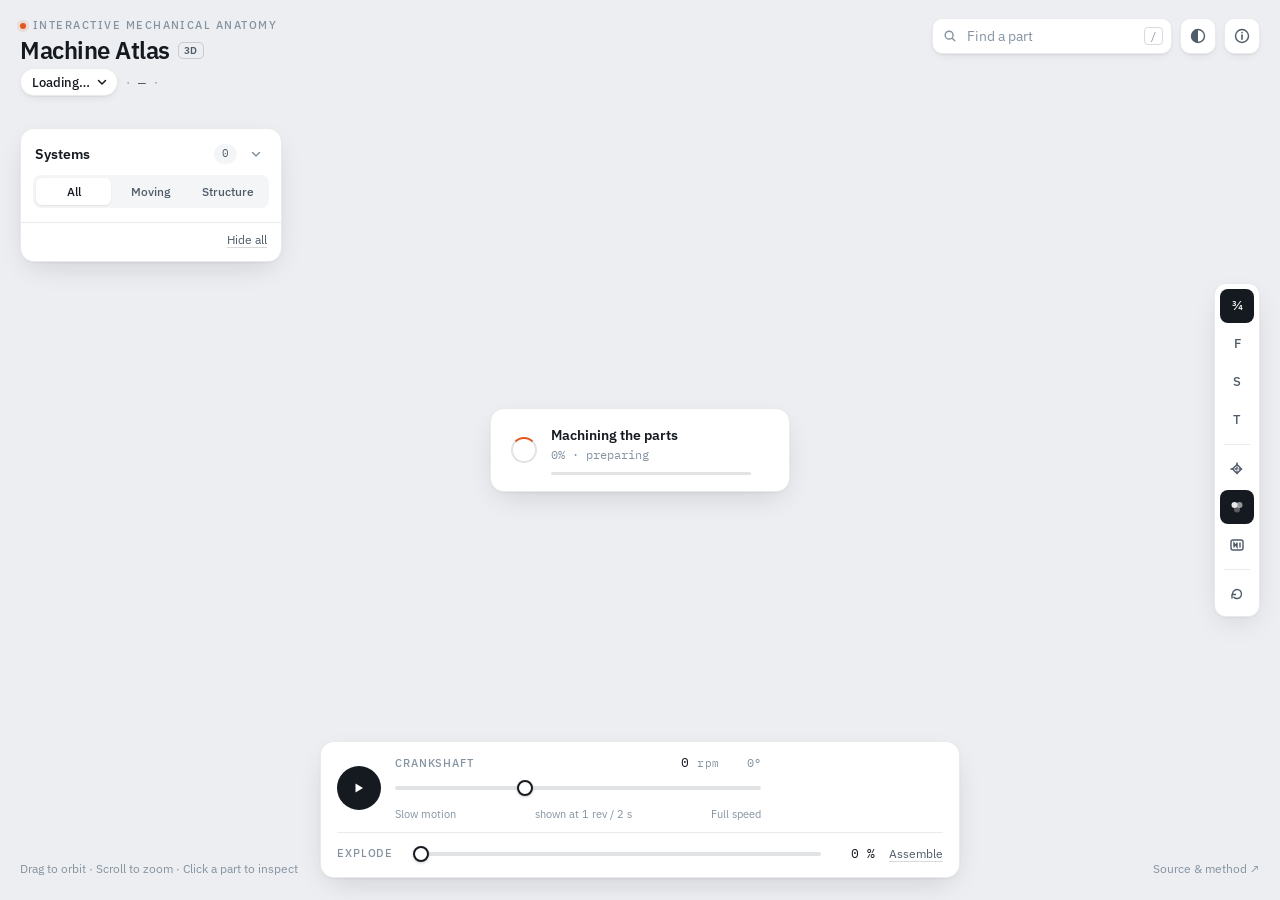
==== commit ecd8add4: "Add files via upload" ====
--- a/index.html
+++ b/index.html
@@ -1,100 +1,197 @@
 <!doctype html>
 <html lang="en">
 <head>
-  <meta charset="UTF-8">
-  <meta name="viewport" content="width=device-width, initial-scale=1.0">
-  <meta name="description" content="ENGINE-X — Explore engineering, machines, space technology and interactive learning.">
-  <title>ENGINE-X | Engineering Beyond Limits</title>
-  <link rel="stylesheet" href="style.css">
+<meta charset="utf-8">
+<meta name="viewport" content="width=device-width,initial-scale=1,viewport-fit=cover">
+<meta name="theme-color" content="#eef0f2">
+<meta name="description" content="An interactive atlas of engines and heavy machinery. Run the mechanism, section it, explode it, and inspect every modeled part in 3D.">
+<meta property="og:type" content="website">
+<meta property="og:title" content="Machine Atlas">
+<meta property="og:description" content="Interactive 3D anatomy of engines and heavy machinery. Run them, section them, explode them, and inspect every part.">
+<meta property="og:url" content="https://machine-atlas-ecru.vercel.app/">
+<meta property="og:image" content="https://machine-atlas-ecru.vercel.app/screenshots/engine-xray.jpg">
+<meta property="og:image:width" content="1600">
+<meta property="og:image:height" content="900">
+<meta name="twitter:card" content="summary_large_image">
+<meta name="twitter:title" content="Machine Atlas">
+<meta name="twitter:description" content="Interactive 3D anatomy of engines and heavy machinery. Run, section, explode, inspect.">
+<meta name="twitter:image" content="https://machine-atlas-ecru.vercel.app/screenshots/engine-xray.jpg">
+<title>Machine Atlas</title>
+<link rel="preconnect" href="https://fonts.googleapis.com">
+<link rel="preconnect" href="https://fonts.gstatic.com" crossorigin>
+<link rel="stylesheet" href="https://fonts.googleapis.com/css2?family=IBM+Plex+Sans:wght@400;500;600&family=IBM+Plex+Mono:wght@400;500&display=swap">
+<link rel="stylesheet" href="styles.css">
+<script type="importmap">
+{
+  "imports": {
+    "three": "https://cdn.jsdelivr.net/npm/three@0.170.0/build/three.module.min.js",
+    "three/addons/": "https://cdn.jsdelivr.net/npm/three@0.170.0/examples/jsm/"
+  }
+}
+</script>
 </head>
 <body>
-  <header class="site-header">
-    <a class="brand" href="index.html"><span class="brand-mark">✦</span> ENGINE-X</a>
-    <button class="menu-toggle" id="menuToggle" aria-label="Toggle navigation">☰</button>
-    <nav class="nav" id="mainNav">
-      <a href="index.html">Home</a>
-      <a href="pages/engines.html">Engines</a>
-      <a href="pages/space.html">Space</a>
-      <a href="pages/mechanical.html">Mechanical</a>
-      <a href="pages/robotics.html">Robotics</a>
-      <a href="pages/aviation.html">Aviation</a>
-    </nav>
+<div id="app">
+  <div id="stage" aria-label="3D viewport"></div>
+
+  <header class="topbar">
+    <div class="brand">
+      <div class="eyebrow"><span class="eyebrow-dot"></span>Interactive mechanical anatomy</div>
+      <h1 class="title">Machine Atlas <span class="badge">3D</span></h1>
+      <div class="meta">
+        <button class="machine-btn" id="machineBtn" aria-haspopup="listbox" aria-expanded="false">
+          <span id="machineName">Loading…</span>
+          <svg width="12" height="12" viewBox="0 0 12 12" aria-hidden="true"><path d="M2.5 4.5 6 8l3.5-3.5" fill="none" stroke="currentColor" stroke-width="1.5" stroke-linecap="round" stroke-linejoin="round"/></svg>
+        </button>
+        <span class="meta-sep">·</span>
+        <span class="mono" id="pieceCount">—</span>
+        <span class="meta-sep">·</span>
+        <span id="machineSub"></span>
+      </div>
+      <div class="menu hidden" id="machineMenu" role="listbox"></div>
+    </div>
+    <div class="topright">
+      <div class="search">
+        <svg width="14" height="14" viewBox="0 0 16 16" aria-hidden="true"><circle cx="7" cy="7" r="4.5" fill="none" stroke="currentColor" stroke-width="1.6"/><path d="m10.5 10.5 3 3" stroke="currentColor" stroke-width="1.6" stroke-linecap="round"/></svg>
+        <input id="search" type="search" placeholder="Find a part" autocomplete="off" spellcheck="false" aria-label="Find a part">
+        <kbd>/</kbd>
+        <div class="menu hidden" id="searchResults" role="listbox"></div>
+      </div>
+      <button class="iconbtn" id="themeBtn" title="Toggle theme" aria-label="Toggle theme">
+        <svg width="16" height="16" viewBox="0 0 16 16" aria-hidden="true"><path d="M8 1.5a6.5 6.5 0 1 0 0 13V1.5z" fill="currentColor"/><circle cx="8" cy="8" r="6.5" fill="none" stroke="currentColor" stroke-width="1.4"/></svg>
+      </button>
+      <button class="iconbtn" id="aboutBtn" title="About this atlas" aria-label="About this atlas">
+        <svg width="16" height="16" viewBox="0 0 16 16" aria-hidden="true"><circle cx="8" cy="8" r="6.5" fill="none" stroke="currentColor" stroke-width="1.4"/><path d="M8 7v4.2M8 4.6v.2" stroke="currentColor" stroke-width="1.6" stroke-linecap="round"/></svg>
+      </button>
+    </div>
   </header>
 
-  <main>
-    <section class="hero reveal">
-      <div class="hero-copy">
-        <p class="eyebrow">ENGINEERING • SCIENCE • TECHNOLOGY</p>
-        <h1>Explore the <span>future</span> of engineering.</h1>
-        <p class="hero-text">Discover how machines work through clear explanations, technical visuals and interactive experiences.</p>
-        <div class="hero-actions">
-          <a class="btn primary" href="#categories">Explore Topics</a>
-          <a class="btn secondary" href="#featured">View Models</a>
+  <aside class="panel systems" id="systemsPanel">
+    <div class="panel-head">
+      <h2>Systems</h2>
+      <span class="count-pill mono" id="systemCount">0</span>
+      <button class="collapse" id="systemsCollapse" aria-label="Collapse systems panel">
+        <svg width="12" height="12" viewBox="0 0 12 12" aria-hidden="true"><path d="M2.5 4.5 6 8l3.5-3.5" fill="none" stroke="currentColor" stroke-width="1.5" stroke-linecap="round" stroke-linejoin="round"/></svg>
+      </button>
+    </div>
+    <div class="segmented" id="systemTabs" role="tablist">
+      <button class="on" data-tab="all" role="tab">All</button>
+      <button data-tab="moving" role="tab">Moving</button>
+      <button data-tab="static" role="tab">Structure</button>
+    </div>
+    <ul class="system-list" id="systemList"></ul>
+    <div class="panel-foot">
+      <span class="mono" id="visibleCount"></span>
+      <button class="linkbtn" id="toggleAll">Hide all</button>
+    </div>
+  </aside>
+
+  <aside class="panel info hidden" id="infoPanel" aria-live="polite">
+    <div class="info-body">
+    <div class="info-head">
+      <span class="chip" id="infoSystem"><span class="chip-dot"></span><span id="infoSystemName"></span></span>
+      <button class="iconbtn small" id="infoClose" aria-label="Close inspector">
+        <svg width="12" height="12" viewBox="0 0 12 12" aria-hidden="true"><path d="M3 3l6 6M9 3l-6 6" stroke="currentColor" stroke-width="1.5" stroke-linecap="round"/></svg>
+      </button>
+    </div>
+    <h3 class="info-name" id="infoName"></h3>
+    <p class="info-desc" id="infoDesc"></p>
+    <dl class="titleblock" id="infoBlock"></dl>
+    <ul class="info-notes" id="infoNotes"></ul>
+    </div>
+    <div class="info-actions">
+      <button class="btn primary" id="isolateBtn">Isolate part</button>
+      <button class="btn" id="focusBtn">Focus</button>
+      <button class="linkbtn" id="clearBtn">Clear selection</button>
+    </div>
+  </aside>
+
+  <div class="rail" id="viewRail">
+    <button data-view="iso" class="on" title="Three-quarter view">¾</button>
+    <button data-view="front" title="Front view">F</button>
+    <button data-view="side" title="Side view">S</button>
+    <button data-view="top" title="Top view">T</button>
+    <span class="rail-sep"></span>
+    <button id="sectionBtn" title="Section view (cut the machine in half)">
+      <svg width="16" height="16" viewBox="0 0 16 16" aria-hidden="true"><path d="M2 8h12M8 2v12" stroke="currentColor" stroke-width="1.4" stroke-linecap="round" stroke-dasharray="2 2"/><path d="M8 3.5 12.5 8 8 12.5 3.5 8z" fill="none" stroke="currentColor" stroke-width="1.4"/></svg>
+    </button>
+    <button id="colorBtn" class="on" title="Colour parts by system (C)">
+      <svg width="16" height="16" viewBox="0 0 16 16" aria-hidden="true"><circle cx="5.5" cy="6" r="3" fill="currentColor" opacity="0.9"/><circle cx="10.5" cy="6" r="3" fill="currentColor" opacity="0.55"/><circle cx="8" cy="10.5" r="3" fill="currentColor" opacity="0.3"/></svg>
+    </button>
+    <button id="xrayBtn" title="X-ray: see through housings">
+      <svg width="16" height="16" viewBox="0 0 16 16" aria-hidden="true"><rect x="2" y="3" width="12" height="10" rx="2" fill="none" stroke="currentColor" stroke-width="1.4"/><path d="M5 10V6l3 4V6M11 6v4" stroke="currentColor" stroke-width="1.4" stroke-linecap="round"/></svg>
+    </button>
+    <span class="rail-sep"></span>
+    <button id="resetView" title="Reset view">
+      <svg width="16" height="16" viewBox="0 0 16 16" aria-hidden="true"><path d="M3.5 8a4.5 4.5 0 1 1 1.3 3.2" fill="none" stroke="currentColor" stroke-width="1.4" stroke-linecap="round"/><path d="M3 12V8.5h3.5" fill="none" stroke="currentColor" stroke-width="1.4" stroke-linecap="round" stroke-linejoin="round"/></svg>
+    </button>
+  </div>
+
+  <div class="section-ctl hidden" id="sectionCtl">
+    <span class="lbl">Cut plane</span>
+    <div class="segmented tiny" id="sectionAxis">
+      <button data-axis="x" class="on">X</button>
+      <button data-axis="y">Y</button>
+      <button data-axis="z">Z</button>
+    </div>
+    <input type="range" id="sectionPos" min="-1" max="1" step="0.005" value="0" aria-label="Cut plane position">
+    <button class="iconbtn small" id="sectionFlip" title="Flip cut side">⇄</button>
+  </div>
+
+  <div class="panel console" id="consolePanel">
+    <div class="console-row">
+      <button class="playbtn" id="playBtn" aria-label="Run the machine">
+        <svg class="ic-play" width="14" height="14" viewBox="0 0 14 14" aria-hidden="true"><path d="M3.5 2.5v9l7.5-4.5z" fill="currentColor"/></svg>
+        <svg class="ic-pause" width="14" height="14" viewBox="0 0 14 14" aria-hidden="true"><path d="M3.5 2.5h2.5v9H3.5zM8 2.5h2.5v9H8z" fill="currentColor"/></svg>
+      </button>
+      <div class="console-main">
+        <div class="console-top">
+          <span class="lbl" id="driveLabel">Crankshaft</span>
+          <span class="readout mono"><span id="rpmReadout">0</span> <span class="unit" id="rpmUnit">rpm</span></span>
+          <span class="readout mono dim"><span id="angleReadout">0</span>°</span>
         </div>
+        <input type="range" id="speed" min="0" max="1" step="0.001" value="0.35" aria-label="Speed">
+        <div class="console-sub"><span>Slow motion</span><span id="speedNote">shown at 1 rev / 2 s</span><span>Full speed</span></div>
       </div>
-      <div class="hero-orbit" aria-label="Decorative rotating engineering visual">
-        <div class="orbit orbit-one"></div>
-        <div class="orbit orbit-two"></div>
-        <div class="engine-stage">
-          <div class="engine-spin">
-            <svg viewBox="0 0 120 120" class="engine-svg" aria-hidden="true">
-              <rect x="30" y="14" width="60" height="60" rx="10" class="eng-block"></rect>
-              <rect x="40" y="4" width="16" height="28" rx="4" class="eng-cyl"></rect>
-              <rect x="64" y="4" width="16" height="28" rx="4" class="eng-cyl"></rect>
-              <rect x="41" y="8" width="14" height="14" rx="3" class="eng-piston p1"></rect>
-              <rect x="65" y="8" width="14" height="14" rx="3" class="eng-piston p2"></rect>
-              <line x1="48" y1="22" x2="60" y2="60" class="eng-rod r1"></line>
-              <line x1="72" y1="22" x2="60" y2="60" class="eng-rod r2"></line>
-              <rect x="24" y="74" width="72" height="30" rx="10" class="eng-crankcase"></rect>
-              <circle cx="60" cy="102" r="17" class="eng-flywheel"></circle>
-              <circle cx="60" cy="102" r="17" class="eng-flywheel-dash"></circle>
-              <circle cx="60" cy="60" r="5" class="eng-hub"></circle>
-            </svg>
-          </div>
-        </div>
+      <div class="cycle" id="cycleStrip" aria-label="Four-stroke cycle, cylinder 1"></div>
+      <div class="modes hidden" id="modeStrip"><span class="lbl" id="modeLabel"></span><div class="segmented tiny" id="modeButtons"></div></div>
+    </div>
+    <div class="console-row explode-row">
+      <span class="lbl">Explode</span>
+      <input type="range" id="explode" min="0" max="1" step="0.001" value="0" aria-label="Explode assembly">
+      <span class="readout mono"><span id="explodeReadout">0</span> %</span>
+      <button class="linkbtn" id="assembleBtn">Assemble</button>
+    </div>
+  </div>
+
+  <div class="hint" id="hint">Drag to orbit · Scroll to zoom · Click a part to inspect</div>
+  <div class="credits"><a href="#" id="creditsLink">Source &amp; method ↗</a></div>
+
+  <div class="loader" id="loader">
+    <div class="loader-card">
+      <div class="loader-ring"></div>
+      <div>
+        <div class="loader-title" id="loaderTitle">Machining the parts</div>
+        <div class="loader-sub mono" id="loaderSub">0% · preparing</div>
+        <div class="loader-bar"><i id="loaderBar"></i></div>
       </div>
-    </section>
+    </div>
+  </div>
 
-    <section class="section reveal" id="categories">
-      <div class="section-heading">
-        <p class="eyebrow">DISCOVER</p>
-        <h2>Explore categories</h2>
-        <p>Choose a field and start learning.</p>
+  <div class="tooltip hidden" id="tooltip"></div>
+
+  <div class="modal hidden" id="about" role="dialog" aria-modal="true" aria-labelledby="aboutTitle">
+    <div class="modal-card">
+      <div class="modal-head">
+        <h2 id="aboutTitle">About Machine Atlas</h2>
+        <button class="iconbtn small" id="aboutClose" aria-label="Close">
+          <svg width="12" height="12" viewBox="0 0 12 12" aria-hidden="true"><path d="M3 3l6 6M9 3l-6 6" stroke="currentColor" stroke-width="1.5" stroke-linecap="round"/></svg>
+        </button>
       </div>
-      <div class="card-grid" id="categoryGrid"></div>
-    </section>
-
-    <section class="section reveal" id="featured">
-      <div class="section-heading">
-        <p class="eyebrow">FEATURED</p>
-        <h2>Engineering objects</h2>
-        <p>Explore the systems behind modern technology.</p>
-      </div>
-      <div class="toolbar">
-        <label class="search-wrap"><span>⌕</span><input id="searchInput" type="search" placeholder="Search an item..."></label>
-      </div>
-      <div class="card-grid" id="itemGrid"></div>
-    </section>
-
-    <section class="section learning reveal">
-      <div>
-        <p class="eyebrow">HOW IT WORKS</p>
-        <h2>Learn. Explore. Understand.</h2>
-        <p>Every topic can grow into an interactive learning page with parts, working principles, diagrams and animations.</p>
-      </div>
-      <div class="steps">
-        <div><b>01</b><span>Explore the object</span></div>
-        <div><b>02</b><span>Discover the parts</span></div>
-        <div><b>03</b><span>Understand the working</span></div>
-      </div>
-    </section>
-  </main>
-
-  <footer class="site-footer">
-    <div><a class="brand" href="index.html">✦ ENGINE-X</a><p>Explore. Understand. Engineer.</p></div>
-    <div class="footer-links"><a href="#">About</a><a href="#">Contact</a><a href="#">Privacy</a></div>
-    <p class="copyright">© <span id="year"></span> ENGINE-X</p>
-  </footer>
-    <script src="script.js"></script>
+      <div class="modal-body" id="aboutBody"></div>
+    </div>
+  </div>
+</div>
+<script type="module" src="src/main.js"></script>
 </body>
 </html>
--- a/styles.css
+++ b/styles.css
@@ -0,0 +1,299 @@
+/* Machine Atlas — instrument-panel UI over a full-viewport 3D stage */
+:root {
+  --bg: #eceef1;          /* drafting-sheet ground, cool bias */
+  --bg-3d: #eceef1;
+  --panel: #ffffff;
+  --panel-2: #f4f5f7;
+  --line: rgba(18, 28, 40, 0.09);
+  --line-strong: rgba(18, 28, 40, 0.16);
+  --ink: #151a20;
+  --ink-2: #4f5b68;
+  --ink-3: #8593a1;
+  --accent: #e2571f;      /* ignition orange */
+  --accent-ink: #ffffff;
+  --accent-soft: rgba(226, 87, 31, 0.12);
+  --focus: #2b6fd6;
+  --shadow: 0 1px 2px rgba(15, 23, 32, 0.05), 0 10px 30px -10px rgba(15, 23, 32, 0.18);
+  --shadow-sm: 0 1px 2px rgba(15, 23, 32, 0.06), 0 4px 12px -6px rgba(15, 23, 32, 0.14);
+  --radius: 14px;
+  --radius-sm: 9px;
+  --font: "IBM Plex Sans", "Helvetica Neue", Arial, sans-serif;
+  --mono: "IBM Plex Mono", "SFMono-Regular", Menlo, Consolas, monospace;
+  --track: rgba(18, 28, 40, 0.12);
+  color-scheme: light;
+}
+@media (prefers-color-scheme: dark) {
+  :root:not([data-theme="light"]) {
+    --bg: #14171b; --bg-3d: #14171b;
+    --panel: #1d2126; --panel-2: #23282e;
+    --line: rgba(255, 255, 255, 0.08); --line-strong: rgba(255, 255, 255, 0.16);
+    --ink: #eaedf0; --ink-2: #aab4be; --ink-3: #6f7b87;
+    --accent: #f0703a; --accent-ink: #1a0d06; --accent-soft: rgba(240, 112, 58, 0.16);
+    --focus: #6ea2ff;
+    --shadow: 0 1px 2px rgba(0,0,0,0.4), 0 12px 32px -10px rgba(0,0,0,0.6);
+    --shadow-sm: 0 1px 2px rgba(0,0,0,0.4), 0 4px 14px -6px rgba(0,0,0,0.5);
+    --track: rgba(255,255,255,0.14);
+    color-scheme: dark;
+  }
+}
+:root[data-theme="dark"] {
+  --bg: #14171b; --bg-3d: #14171b;
+  --panel: #1d2126; --panel-2: #23282e;
+  --line: rgba(255, 255, 255, 0.08); --line-strong: rgba(255, 255, 255, 0.16);
+  --ink: #eaedf0; --ink-2: #aab4be; --ink-3: #6f7b87;
+  --accent: #f0703a; --accent-ink: #1a0d06; --accent-soft: rgba(240, 112, 58, 0.16);
+  --focus: #6ea2ff;
+  --shadow: 0 1px 2px rgba(0,0,0,0.4), 0 12px 32px -10px rgba(0,0,0,0.6);
+  --shadow-sm: 0 1px 2px rgba(0,0,0,0.4), 0 4px 14px -6px rgba(0,0,0,0.5);
+  --track: rgba(255,255,255,0.14);
+  color-scheme: dark;
+}
+
+* { box-sizing: border-box; }
+html, body { height: 100%; margin: 0; }
+body {
+  background: var(--bg);
+  color: var(--ink);
+  font-family: var(--font);
+  font-size: 13.5px;
+  line-height: 1.45;
+  -webkit-font-smoothing: antialiased;
+  overflow: hidden;
+  overscroll-behavior: none;
+}
+button, input { font: inherit; color: inherit; }
+button { cursor: pointer; background: none; border: 0; padding: 0; }
+button:focus-visible, input:focus-visible, a:focus-visible { outline: 2px solid var(--focus); outline-offset: 2px; }
+a { color: inherit; }
+.mono { font-family: var(--mono); font-variant-numeric: tabular-nums; }
+.hidden { display: none !important; }
+.lbl { font-size: 11px; letter-spacing: 0.08em; text-transform: uppercase; color: var(--ink-3); font-weight: 500; }
+
+#app { position: fixed; inset: 0; }
+#stage { position: absolute; inset: 0; touch-action: none; }
+#stage canvas { display: block; outline: none; }
+#stage.grab { cursor: grab; }
+#stage.pick { cursor: pointer; }
+
+/* ---------- top bar ---------- */
+.topbar {
+  position: absolute; top: 0; left: 0; right: 0;
+  display: flex; justify-content: space-between; align-items: flex-start;
+  padding: 18px 20px; pointer-events: none; z-index: 5;
+}
+.topbar > * { pointer-events: auto; }
+.brand { position: relative; }
+.eyebrow {
+  display: flex; align-items: center; gap: 7px;
+  font-size: 10.5px; letter-spacing: 0.14em; text-transform: uppercase; color: var(--ink-3); font-weight: 500;
+}
+.eyebrow-dot { width: 6px; height: 6px; border-radius: 50%; background: var(--accent); box-shadow: 0 0 0 3px var(--accent-soft); }
+.title { margin: 4px 0 4px; font-size: 24px; font-weight: 600; letter-spacing: -0.02em; line-height: 1.1; display: flex; align-items: center; gap: 8px; }
+.badge { font-size: 10px; letter-spacing: 0.06em; font-weight: 600; color: var(--ink-2); border: 1px solid var(--line-strong); border-radius: 5px; padding: 2px 5px; }
+.meta { display: flex; align-items: center; gap: 8px; color: var(--ink-2); font-size: 12.5px; flex-wrap: wrap; }
+.meta-sep { color: var(--ink-3); }
+.machine-btn {
+  display: inline-flex; align-items: center; gap: 6px;
+  background: var(--panel); border: 1px solid var(--line); border-radius: 999px;
+  padding: 4px 9px 4px 11px; font-weight: 500; color: var(--ink); box-shadow: var(--shadow-sm);
+}
+.machine-btn:hover { border-color: var(--line-strong); }
+.topright { display: flex; gap: 8px; align-items: center; }
+.search { position: relative; display: flex; align-items: center; gap: 8px; background: var(--panel); border: 1px solid var(--line); border-radius: 10px; padding: 0 8px 0 10px; height: 36px; width: 240px; box-shadow: var(--shadow-sm); color: var(--ink-3); }
+.search:focus-within { border-color: var(--focus); color: var(--ink-2); }
+.search input { flex: 1; min-width: 0; border: 0; background: none; outline: none; height: 100%; color: var(--ink); }
+.search input::placeholder { color: var(--ink-3); }
+.search input::-webkit-search-cancel-button { display: none; }
+.search kbd { font-family: var(--mono); font-size: 10.5px; color: var(--ink-3); border: 1px solid var(--line-strong); border-radius: 4px; padding: 0 5px; line-height: 16px; }
+.iconbtn { width: 36px; height: 36px; border-radius: 10px; display: inline-flex; align-items: center; justify-content: center; background: var(--panel); border: 1px solid var(--line); color: var(--ink-2); box-shadow: var(--shadow-sm); }
+.iconbtn:hover { color: var(--ink); border-color: var(--line-strong); }
+.iconbtn.small { width: 26px; height: 26px; border-radius: 7px; box-shadow: none; }
+
+/* ---------- menus ---------- */
+.menu {
+  position: absolute; z-index: 20; min-width: 260px; max-height: 60vh; overflow: auto;
+  background: var(--panel); border: 1px solid var(--line); border-radius: 12px; box-shadow: var(--shadow); padding: 6px;
+}
+#machineMenu { top: 100%; left: 0; margin-top: 6px; width: 330px; }
+#searchResults { top: calc(100% + 6px); right: 0; width: 320px; }
+.menu-item { display: flex; align-items: center; gap: 10px; width: 100%; text-align: left; padding: 8px 10px; border-radius: 8px; color: var(--ink); }
+.menu-item:hover, .menu-item.active { background: var(--panel-2); }
+.menu-item .mi-dot { width: 8px; height: 8px; border-radius: 50%; flex: none; }
+.menu-item .mi-main { flex: 1; min-width: 0; display: flex; flex-direction: column; gap: 1px; }
+.menu-item .mi-name { font-weight: 500; white-space: nowrap; overflow: hidden; text-overflow: ellipsis; }
+.menu-item .mi-sub { font-size: 11.5px; color: var(--ink-3); white-space: nowrap; overflow: hidden; text-overflow: ellipsis; }
+.menu-item .mi-count { font-family: var(--mono); font-size: 11px; color: var(--ink-3); }
+.menu-item.current .mi-name { color: var(--accent); }
+.menu-empty { padding: 10px; color: var(--ink-3); font-size: 12.5px; }
+
+/* ---------- panels ---------- */
+.panel {
+  position: absolute; z-index: 4;
+  background: var(--panel); border: 1px solid var(--line); border-radius: var(--radius); box-shadow: var(--shadow);
+}
+.systems { left: 20px; top: 128px; width: 262px; max-height: calc(100vh - 128px - 168px); display: flex; flex-direction: column; }
+.panel-head { display: flex; align-items: center; gap: 8px; padding: 14px 14px 10px; }
+.panel-head h2 { margin: 0; font-size: 14px; font-weight: 600; flex: 1; }
+.count-pill { font-size: 11px; color: var(--ink-2); background: var(--panel-2); border-radius: 999px; padding: 2px 8px; }
+.collapse { color: var(--ink-3); width: 22px; height: 22px; display: inline-flex; align-items: center; justify-content: center; border-radius: 6px; }
+.collapse:hover { background: var(--panel-2); color: var(--ink); }
+.systems.collapsed .segmented, .systems.collapsed .system-list, .systems.collapsed .panel-foot { display: none; }
+.systems.collapsed .collapse svg { transform: rotate(180deg); }
+.segmented { display: flex; gap: 2px; margin: 0 12px 6px; background: var(--panel-2); border-radius: 8px; padding: 3px; }
+.segmented button { flex: 1; padding: 5px 6px; border-radius: 6px; font-size: 12px; font-weight: 500; color: var(--ink-2); }
+.segmented button.on { background: var(--panel); color: var(--ink); box-shadow: 0 1px 2px rgba(0,0,0,0.08); }
+.segmented.tiny { margin: 0; }
+.segmented.tiny button { padding: 3px 8px; font-size: 11px; }
+.system-list { list-style: none; margin: 0; padding: 4px 6px; overflow: auto; flex: 1; min-height: 0; }
+.system-row { display: flex; align-items: center; gap: 9px; padding: 6px 8px; border-radius: 8px; }
+.system-row:hover { background: var(--panel-2); }
+.system-row.off .sys-name { color: var(--ink-3); }
+.sys-dot { width: 8px; height: 8px; border-radius: 50%; flex: none; }
+.sys-name { flex: 1; min-width: 0; text-align: left; font-weight: 500; white-space: nowrap; overflow: hidden; text-overflow: ellipsis; }
+.sys-name:hover { text-decoration: underline; text-underline-offset: 3px; text-decoration-color: var(--ink-3); }
+.sys-count { font-family: var(--mono); font-size: 11px; color: var(--ink-3); }
+.switch { width: 30px; height: 18px; border-radius: 999px; background: var(--track); position: relative; flex: none; transition: background .15s; }
+.switch::after { content: ""; position: absolute; top: 2px; left: 2px; width: 14px; height: 14px; border-radius: 50%; background: #fff; box-shadow: 0 1px 2px rgba(0,0,0,0.25); transition: transform .15s; }
+.switch.on { background: var(--ink); }
+:root[data-theme="dark"] .switch.on, .switch.on { background: var(--sw-on, var(--ink)); }
+.switch.on::after { transform: translateX(12px); }
+.panel-foot { display: flex; justify-content: space-between; align-items: center; padding: 8px 14px 12px; border-top: 1px solid var(--line); font-size: 11.5px; color: var(--ink-3); }
+.linkbtn { font-size: 12px; color: var(--ink-2); text-decoration: underline; text-underline-offset: 3px; text-decoration-color: var(--line-strong); }
+.linkbtn:hover { color: var(--ink); }
+
+/* ---------- inspector (drawing title block) ---------- */
+.info { right: 76px; top: 128px; width: 318px; max-height: calc(100vh - 128px - 168px); display: flex; flex-direction: column; }
+.info-body { overflow: auto; min-height: 0; padding: 14px 16px 6px; }
+.info-head { display: flex; align-items: center; justify-content: space-between; gap: 8px; }
+.chip { display: inline-flex; align-items: center; gap: 6px; font-size: 11px; letter-spacing: 0.06em; text-transform: uppercase; font-weight: 500; color: var(--ink-2); }
+.chip-dot { width: 8px; height: 8px; border-radius: 50%; background: var(--accent); }
+.info-name { margin: 8px 0 6px; font-size: 20px; font-weight: 600; letter-spacing: -0.015em; line-height: 1.15; text-wrap: balance; }
+.info-desc { margin: 0 0 12px; color: var(--ink-2); font-size: 13px; max-width: 60ch; }
+.titleblock { margin: 0 0 10px; padding: 0; display: grid; grid-template-columns: max-content 1fr; border: 1px solid var(--line-strong); border-radius: 6px; overflow: hidden; }
+.titleblock dt, .titleblock dd { margin: 0; padding: 5px 9px; border-top: 1px solid var(--line); font-size: 12px; }
+.titleblock dt { font-family: var(--mono); font-size: 10px; letter-spacing: 0.08em; text-transform: uppercase; color: var(--ink-3); background: var(--panel-2); border-right: 1px solid var(--line); }
+.titleblock dd { color: var(--ink); }
+.titleblock dt:first-of-type, .titleblock dd:first-of-type { border-top: 0; }
+.info-notes { margin: 0 0 8px; padding: 0 0 0 16px; color: var(--ink-2); font-size: 12.5px; }
+.info-notes li { margin: 4px 0; }
+.info-notes li::marker { color: var(--accent); }
+.info-actions { display: flex; align-items: center; gap: 8px; flex-wrap: wrap; padding: 10px 16px 14px; border-top: 1px solid var(--line); flex: none; }
+.btn { padding: 7px 12px; border-radius: 8px; border: 1px solid var(--line-strong); font-weight: 500; font-size: 12.5px; background: var(--panel); }
+.btn:hover { background: var(--panel-2); }
+.btn.primary { background: var(--ink); color: var(--panel); border-color: var(--ink); }
+.btn.primary:hover { opacity: 0.9; }
+.btn.primary.on { background: var(--accent); border-color: var(--accent); color: var(--accent-ink); }
+
+/* ---------- right rail ---------- */
+.rail { position: absolute; right: 20px; top: 50%; transform: translateY(-50%); z-index: 4; display: flex; flex-direction: column; gap: 4px; padding: 5px; background: var(--panel); border: 1px solid var(--line); border-radius: 12px; box-shadow: var(--shadow); }
+.rail button { width: 34px; height: 34px; border-radius: 8px; display: inline-flex; align-items: center; justify-content: center; color: var(--ink-2); font-weight: 500; font-size: 13px; }
+.rail button:hover { background: var(--panel-2); color: var(--ink); }
+.rail button.on { background: var(--ink); color: var(--panel); }
+.rail-sep { height: 1px; background: var(--line); margin: 3px 4px; }
+.section-ctl { position: absolute; right: 70px; top: 50%; transform: translateY(-50%); z-index: 4; display: flex; align-items: center; gap: 10px; padding: 8px 10px; background: var(--panel); border: 1px solid var(--line); border-radius: 10px; box-shadow: var(--shadow); }
+.section-ctl input[type=range] { width: 150px; }
+
+/* ---------- console ---------- */
+.console { left: 50%; bottom: 22px; transform: translateX(-50%); width: min(640px, calc(100vw - 40px)); padding: 12px 16px 12px; z-index: 4; }
+.console-row { display: flex; align-items: center; gap: 14px; }
+.console-row + .console-row { margin-top: 10px; padding-top: 10px; border-top: 1px solid var(--line); }
+.playbtn { width: 44px; height: 44px; border-radius: 50%; background: var(--ink); color: var(--panel); display: inline-flex; align-items: center; justify-content: center; flex: none; transition: background .15s; }
+.playbtn .ic-pause { display: none; }
+.playbtn.on { background: var(--accent); color: var(--accent-ink); }
+.playbtn.on .ic-play { display: none; }
+.playbtn.on .ic-pause { display: block; }
+.console-main { flex: 1; min-width: 0; }
+.console-top { display: flex; align-items: baseline; gap: 12px; margin-bottom: 4px; }
+.console-top .lbl { flex: 1; }
+.readout { font-size: 13px; color: var(--ink); }
+.readout .unit { font-size: 10.5px; color: var(--ink-3); letter-spacing: 0.04em; }
+.readout.dim { color: var(--ink-3); font-size: 12px; min-width: 4.2ch; text-align: right; }
+.console-sub { display: flex; justify-content: space-between; font-size: 10.5px; color: var(--ink-3); margin-top: 2px; }
+.cycle { display: grid; grid-template-columns: repeat(4, 1fr); gap: 3px; width: 168px; flex: none; }
+.cycle.hidden { display: none; }
+.cycle span { position: relative; text-align: center; font-size: 9.5px; letter-spacing: 0.05em; text-transform: uppercase; color: var(--ink-3); padding-top: 9px; font-weight: 500; }
+.cycle span::before { content: ""; position: absolute; left: 0; right: 0; top: 0; height: 4px; border-radius: 2px; background: var(--track); }
+.cycle span.on { color: var(--ink); }
+.cycle span.on::before { background: var(--cyc, var(--ink)); }
+.cycle-title { grid-column: 1 / -1; font-size: 9.5px; letter-spacing: 0.08em; text-transform: uppercase; color: var(--ink-3); padding-top: 0 !important; text-align: left !important; }
+.cycle-title::before { display: none; }
+.modes { display: flex; flex-direction: column; gap: 5px; flex: none; }
+.modes .segmented button { padding: 4px 9px; }
+.explode-row .lbl { width: 62px; }
+.explode-row input[type=range] { flex: 1; }
+.explode-row .readout { width: 5ch; text-align: right; }
+
+input[type=range] { -webkit-appearance: none; appearance: none; height: 22px; background: transparent; margin: 0; width: 100%; }
+input[type=range]::-webkit-slider-runnable-track { height: 4px; border-radius: 2px; background: var(--track); }
+input[type=range]::-moz-range-track { height: 4px; border-radius: 2px; background: var(--track); }
+input[type=range]::-webkit-slider-thumb { -webkit-appearance: none; appearance: none; width: 16px; height: 16px; border-radius: 50%; background: var(--panel); border: 2px solid var(--ink); margin-top: -6px; box-shadow: 0 1px 3px rgba(0,0,0,0.2); cursor: pointer; }
+input[type=range]::-moz-range-thumb { width: 12px; height: 12px; border-radius: 50%; background: var(--panel); border: 2px solid var(--ink); cursor: pointer; }
+
+/* ---------- misc overlays ---------- */
+.hint { position: absolute; left: 20px; bottom: 22px; font-size: 11.5px; color: var(--ink-3); z-index: 3; pointer-events: none; }
+.credits { position: absolute; right: 20px; bottom: 22px; font-size: 11.5px; color: var(--ink-3); z-index: 3; }
+.credits a { text-decoration: none; }
+.credits a:hover { color: var(--ink); }
+.tooltip { position: absolute; z-index: 6; pointer-events: none; background: var(--ink); color: var(--panel); font-size: 12px; font-weight: 500; padding: 5px 9px; border-radius: 7px; transform: translate(12px, 14px); white-space: nowrap; box-shadow: var(--shadow-sm); }
+.tooltip small { display: block; font-weight: 400; font-size: 10.5px; opacity: 0.7; letter-spacing: 0.04em; text-transform: uppercase; }
+
+.loader { position: absolute; inset: 0; z-index: 8; display: flex; align-items: center; justify-content: center; pointer-events: none; transition: opacity .35s; }
+.loader.fade { opacity: 0; }
+.loader-card { display: flex; align-items: center; gap: 14px; background: var(--panel); border: 1px solid var(--line); border-radius: 14px; box-shadow: var(--shadow); padding: 16px 20px; min-width: 300px; }
+.loader-ring { width: 26px; height: 26px; border-radius: 50%; border: 2.5px solid var(--track); border-top-color: var(--accent); animation: spin 0.9s linear infinite; flex: none; }
+@keyframes spin { to { transform: rotate(360deg); } }
+.loader-title { font-weight: 600; font-size: 14px; }
+.loader-sub { font-size: 11.5px; color: var(--ink-3); margin-top: 2px; }
+.loader-bar { height: 3px; background: var(--track); border-radius: 2px; margin-top: 8px; width: 200px; overflow: hidden; }
+.loader-bar i { display: block; height: 100%; width: 0; background: var(--accent); transition: width .15s; }
+
+.modal { position: absolute; inset: 0; z-index: 30; background: rgba(10, 14, 18, 0.45); display: flex; align-items: center; justify-content: center; padding: 20px; }
+.modal-card { width: min(560px, 100%); max-height: 85vh; overflow: auto; background: var(--panel); border-radius: 16px; box-shadow: var(--shadow); padding: 22px 24px; }
+.modal-head { display: flex; align-items: center; justify-content: space-between; margin-bottom: 8px; }
+.modal-head h2 { margin: 0; font-size: 18px; font-weight: 600; }
+.modal-body { color: var(--ink-2); font-size: 13.5px; max-width: 62ch; }
+.modal-body p { margin: 0 0 10px; }
+.modal-body h3 { font-size: 12px; letter-spacing: 0.08em; text-transform: uppercase; color: var(--ink-3); margin: 18px 0 6px; }
+.modal-body ul { padding-left: 18px; margin: 0 0 10px; }
+.modal-body li { margin: 3px 0; }
+.modal-body kbd { font-family: var(--mono); font-size: 11px; border: 1px solid var(--line-strong); border-radius: 4px; padding: 0 5px; }
+
+@media (prefers-reduced-motion: reduce) {
+  .loader-ring { animation-duration: 3s; }
+  * { transition-duration: 0s !important; }
+}
+
+/* ---------- responsive ---------- */
+@media (max-width: 900px) {
+  .search { width: 170px; }
+  .systems { width: 230px; }
+  .info { width: 280px; }
+  .cycle { display: none; }
+  .modes { display: none; }
+}
+@media (max-width: 680px) {
+  body { font-size: 13px; }
+  .topbar { padding: 12px 12px; }
+  .eyebrow { font-size: 9.5px; letter-spacing: 0.1em; white-space: nowrap; }
+  .title { font-size: 20px; }
+  .meta { font-size: 12px; }
+  #machineSub, .meta-sep:last-of-type { display: none; }
+  .topright { gap: 6px; }
+  .search { width: 40px; padding: 0 0 0 12px; }
+  .search input, .search kbd { display: none; }
+  .search.open { width: calc(100vw - 24px); position: fixed; left: 12px; top: 12px; z-index: 40; padding: 0 8px 0 10px; }
+  .search.open input { display: block; }
+  #searchResults { width: calc(100vw - 24px); }
+  #machineMenu { width: calc(100vw - 24px); }
+  .systems { left: 12px; top: auto; bottom: 150px; width: calc(100vw - 24px); max-height: 42vh; }
+  .systems:not(.collapsed) { z-index: 7; }
+  .info { right: 12px; left: 12px; top: 120px; width: auto; max-height: 44vh; z-index: 8; }
+  .rail { right: 12px; top: 50%; transform: translateY(-50%); flex-direction: column; padding: 4px; gap: 2px; }
+  .rail button { width: 32px; height: 32px; }
+  .section-ctl { right: 12px; left: 12px; top: 122px; transform: none; }
+  .section-ctl input[type=range] { width: auto; flex: 1; }
+  .console { bottom: 12px; width: calc(100vw - 24px); padding: 10px 12px; }
+  .console-row { gap: 10px; }
+  .hint, .credits { display: none; }
+  .info-name { font-size: 18px; }
+}
